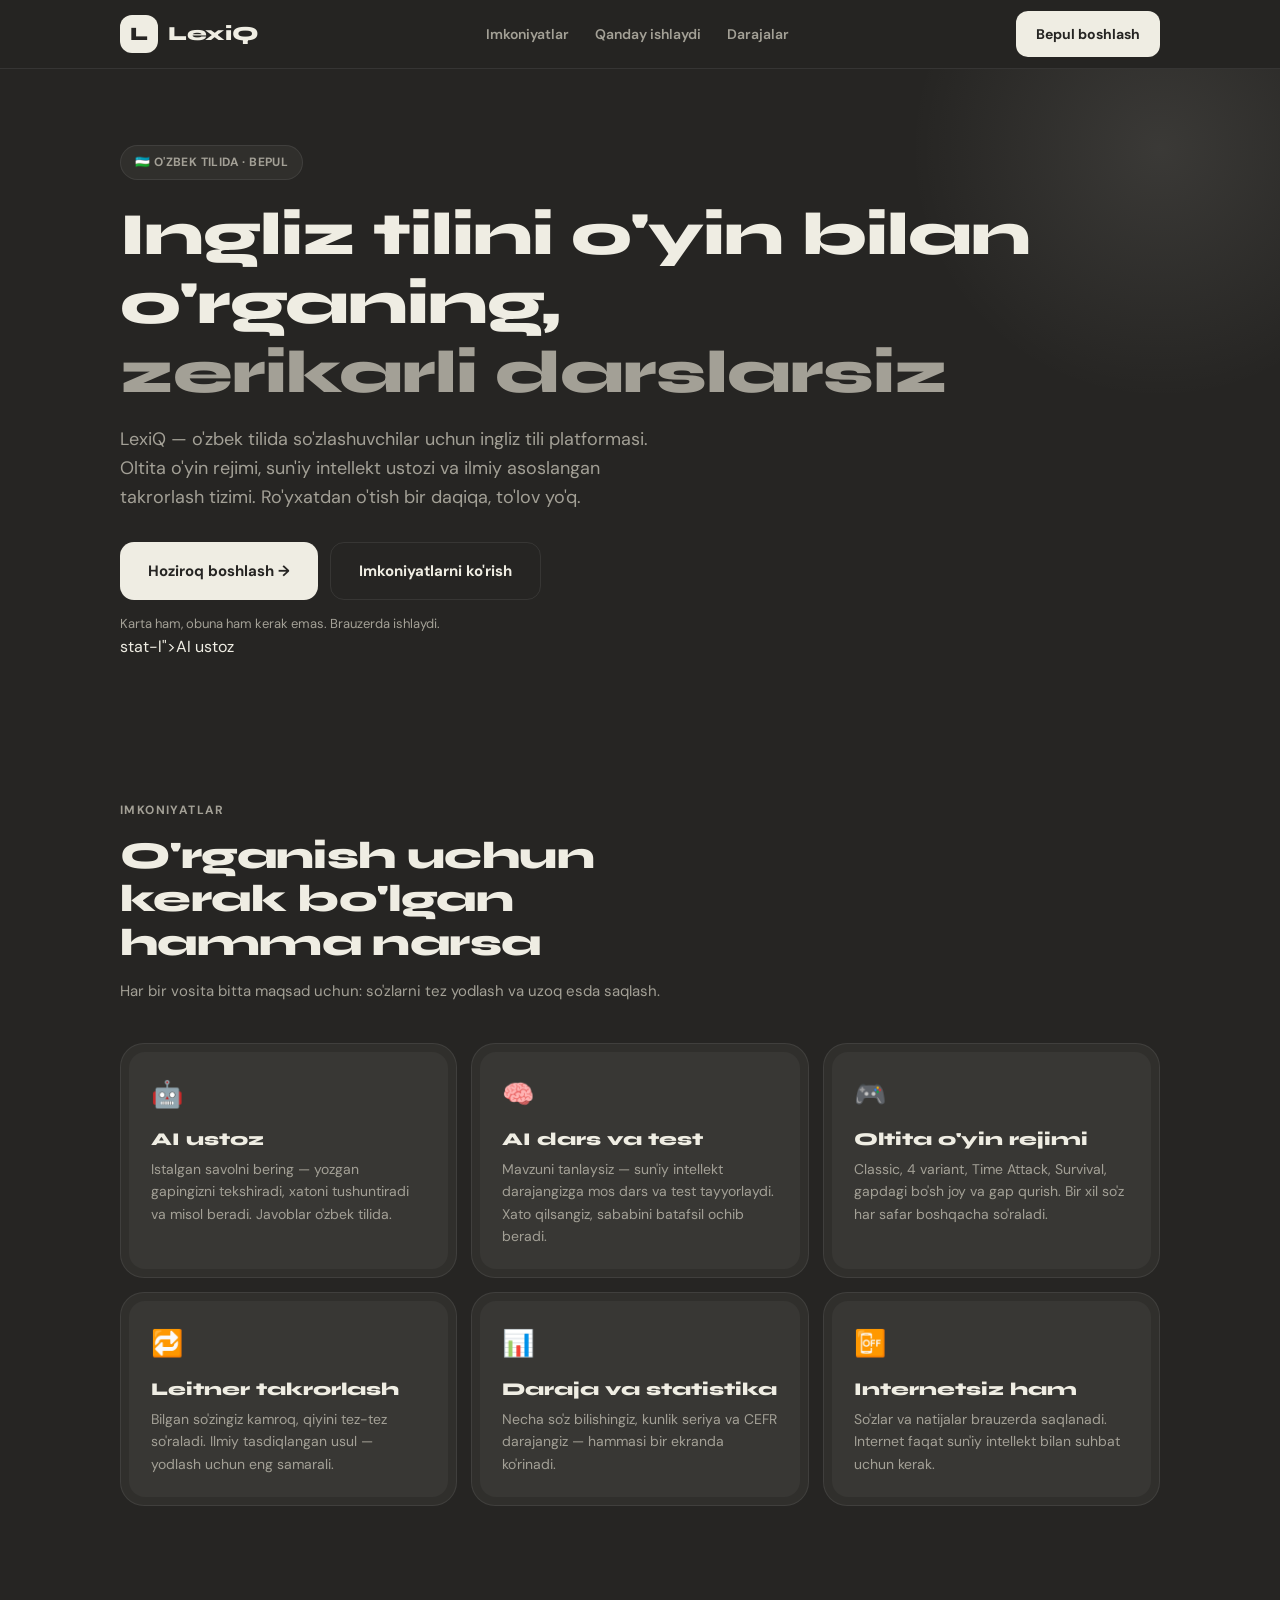
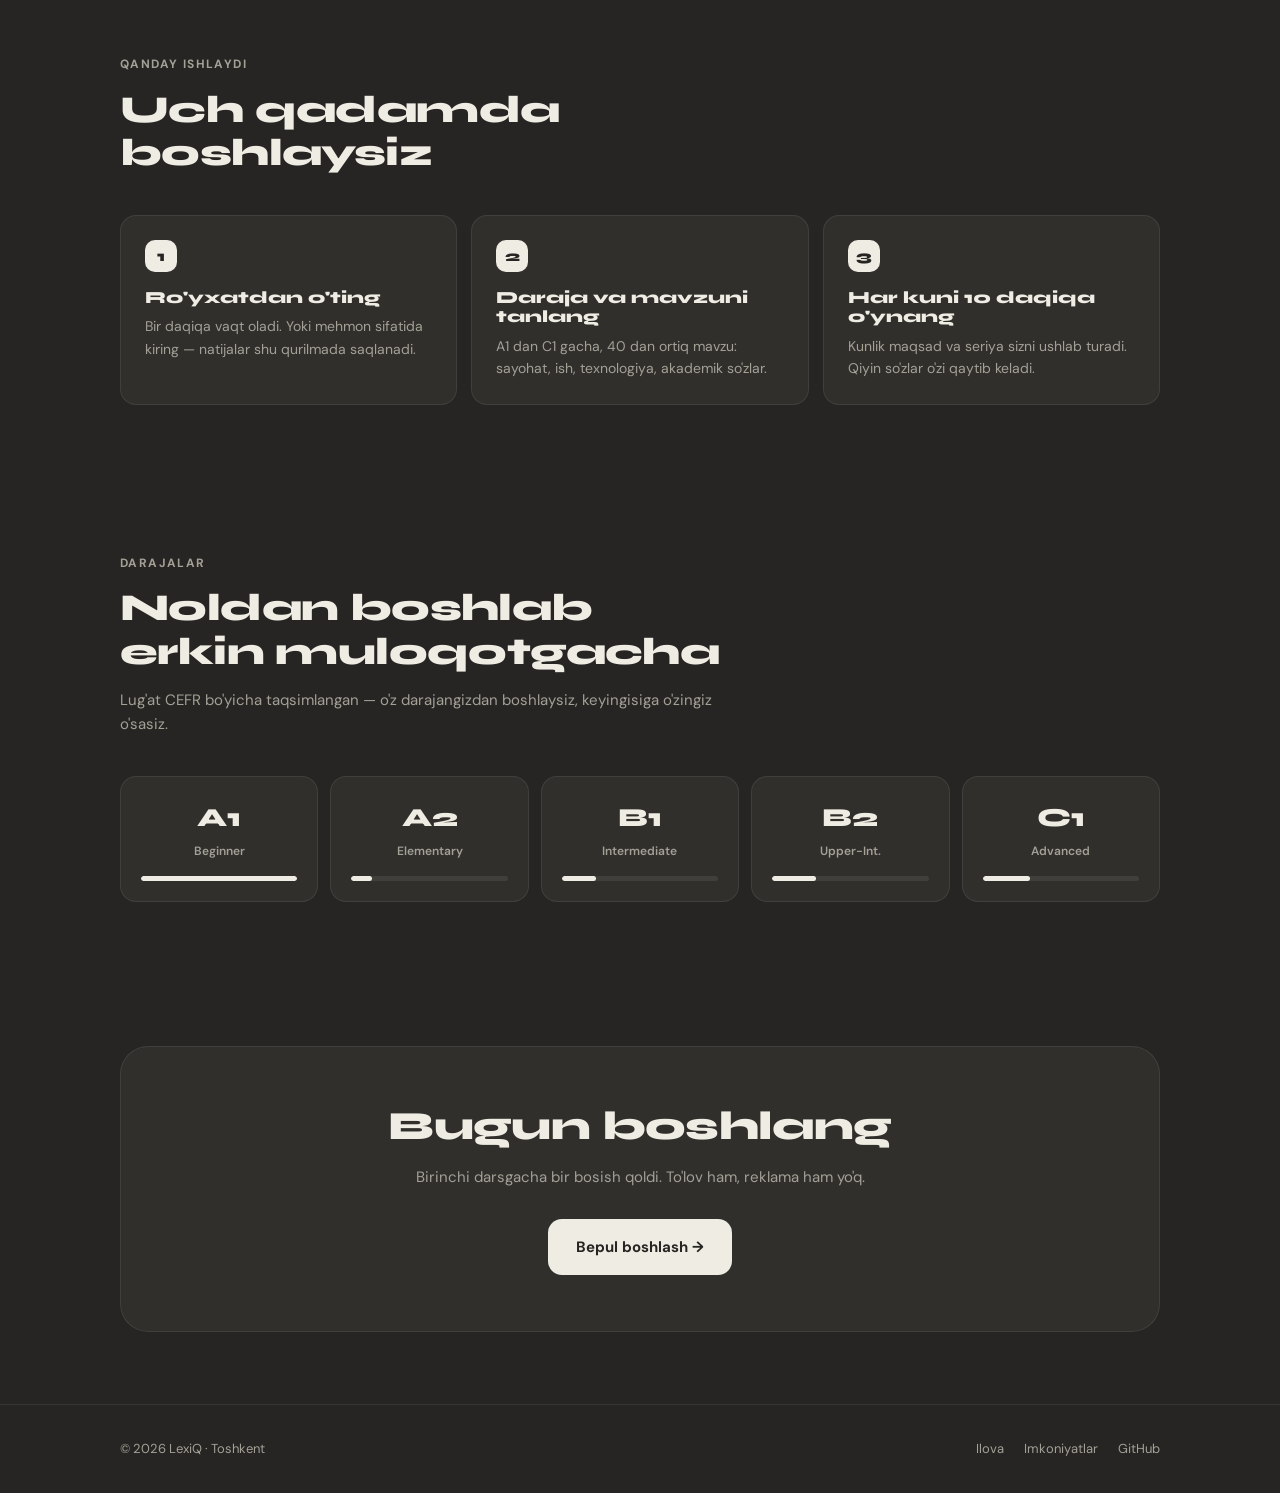
==== index.html @ d9c61734 "Add writing practice; drop the IELTS band promise The platform takes a learner up to a level, it doe" ====
<!DOCTYPE html>
<html lang="uz">
<head>
<meta charset="UTF-8">
<meta name="viewport" content="width=device-width, initial-scale=1.0">
<title>LexiQ — ingliz tilini o'yin bilan o'rganing</title>
<meta name="description" content="LexiQ — o'zbek tilida so'zlashuvchilar uchun bepul ingliz tili platformasi: 6 ta o'yin rejimi, sun'iy intellekt ustozi, CEFR darajalari va takrorlash tizimi.">
<meta name="theme-color" content="#262523">
<link rel="icon" href="assets/favicon.svg" type="image/svg+xml">
<link rel="apple-touch-icon" href="assets/favicon.svg">
<link rel="canonical" href="https://lexiq-uz.netlify.app/">

<meta property="og:type" content="website">
<meta property="og:url" content="https://lexiq-uz.netlify.app/">
<meta property="og:title" content="LexiQ — ingliz tilini o'yin bilan o'rganing">
<meta property="og:description" content="Bepul ingliz tili platformasi: o'yinlar, AI ustoz va CEFR darajalari. O'zbek tilida.">
<meta property="og:image" content="https://lexiq-uz.netlify.app/assets/og-image.png">
<meta name="twitter:card" content="summary_large_image">
<meta name="twitter:image" content="https://lexiq-uz.netlify.app/assets/og-image.png">

<link rel="stylesheet" href="assets/css/site.css">
</head>
<body>

<header class="nav">
  <div class="wrap nav-inner">
    <a class="brand" href="/">
      <span class="brand-mark">L</span>
      <span class="brand-name">LexiQ</span>
    </a>
    <nav class="nav-links">
      <a href="#imkoniyatlar">Imkoniyatlar</a>
      <a href="#qanday">Qanday ishlaydi</a>
      <a href="#darajalar">Darajalar</a>
    </nav>
    <a class="btn btn-primary" href="app.html">Bepul boshlash</a>
  </div>
</header>

<main>

<section class="hero">
  <div class="wrap">
    <span class="hero-badge">🇺🇿 O'zbek tilida · Bepul</span>
    <h1>Ingliz tilini o'yin bilan o'rganing,<br><em>zerikarli darslarsiz</em></h1>
    <p>
      LexiQ — o'zbek tilida so'zlashuvchilar uchun ingliz tili platformasi.
      Oltita o'yin rejimi, sun'iy intellekt ustozi va ilmiy asoslangan takrorlash tizimi.
      Ro'yxatdan o'tish bir daqiqa, to'lov yo'q.
    </p>
    <div class="hero-actions">
      <a class="btn btn-primary btn-lg" href="app.html">Hoziroq boshlash →</a>
      <a class="btn btn-ghost btn-lg" href="#imkoniyatlar">Imkoniyatlarni ko'rish</a>
    </div>
    <div class="hero-note">Karta ham, obuna ham kerak emas. Brauzerda ishlaydi.</div>

stat-l">AI ustoz</div></div>
    </div>
  </div>
</section>

<section id="imkoniyatlar">
  <div class="wrap">
    <div class="sec-head reveal">
      <span class="sec-tag">Imkoniyatlar</span>
      <h2>O'rganish uchun kerak bo'lgan hamma narsa</h2>
      <p>Har bir vosita bitta maqsad uchun: so'zlarni tez yodlash va uzoq esda saqlash.</p>
    </div>
    <div class="cards">

      <div class="card reveal"><div class="card-inner">
        <div class="card-ico">🤖</div>
        <h3>AI ustoz</h3>
        <p>Istalgan savolni bering — yozgan gapingizni tekshiradi, xatoni tushuntiradi va misol beradi. Javoblar o'zbek tilida.</p>
      </div></div>

      <div class="card reveal"><div class="card-inner">
        <div class="card-ico">🧠</div>
        <h3>AI dars va test</h3>
        <p>Mavzuni tanlaysiz — sun'iy intellekt darajangizga mos dars va test tayyorlaydi. Xato qilsangiz, sababini batafsil ochib beradi.</p>
      </div></div>

      <div class="card reveal"><div class="card-inner">
        <div class="card-ico">🎮</div>
        <h3>Oltita o'yin rejimi</h3>
        <p>Classic, 4 variant, Time Attack, Survival, gapdagi bo'sh joy va gap qurish. Bir xil so'z har safar boshqacha so'raladi.</p>
      </div></div>

      <div class="card reveal"><div class="card-inner">
        <div class="card-ico">🔁</div>
        <h3>Leitner takrorlash</h3>
        <p>Bilgan so'zingiz kamroq, qiyini tez-tez so'raladi. Ilmiy tasdiqlangan usul — yodlash uchun eng samarali.</p>
      </div></div>

      <div class="card reveal"><div class="card-inner">
        <div class="card-ico">📊</div>
        <h3>Daraja va statistika</h3>
        <p>Necha so'z bilishingiz, kunlik seriya va CEFR darajangiz — hammasi bir ekranda ko'rinadi.</p>
      </div></div>

      <div class="card reveal"><div class="card-inner">
        <div class="card-ico">📴</div>
        <h3>Internetsiz ham</h3>
        <p>So'zlar va natijalar brauzerda saqlanadi. Internet faqat sun'iy intellekt bilan suhbat uchun kerak.</p>
      </div></div>

    </div>
  </div>
</section>

<section id="qanday">
  <div class="wrap">
    <div class="sec-head reveal">
      <span class="sec-tag">Qanday ishlaydi</span>
      <h2>Uch qadamda boshlaysiz</h2>
    </div>
    <div class="steps">
      <div class="step reveal">
        <h3>Ro'yxatdan o'ting</h3>
        <p>Bir daqiqa vaqt oladi. Yoki mehmon sifatida kiring — natijalar shu qurilmada saqlanadi.</p>
      </div>
      <div class="step reveal">
        <h3>Daraja va mavzuni tanlang</h3>
        <p>A1 dan C1 gacha, 40 dan ortiq mavzu: sayohat, ish, texnologiya, akademik so'zlar.</p>
      </div>
      <div class="step reveal">
        <h3>Har kuni 10 daqiqa o'ynang</h3>
        <p>Kunlik maqsad va seriya sizni ushlab turadi. Qiyin so'zlar o'zi qaytib keladi.</p>
      </div>
    </div>
  </div>
</section>

<section id="darajalar">
  <div class="wrap">
    <div class="sec-head reveal">
      <span class="sec-tag">Darajalar</span>
      <h2>Noldan boshlab erkin muloqotgacha</h2>
      <p>Lug'at CEFR bo'yicha taqsimlangan — o'z darajangizdan boshlaysiz, keyingisiga o'zingiz o'sasiz.</p>
    </div>
    <div class="levels">
      <div class="level reveal">
        <div class="level-code">A1</div><div class="level-name">Beginner</div>
        <div class="level-bar"><i style="width:100%"></i></div>
      </div>
      <div class="level reveal">
        <div class="level-code">A2</div><div class="level-name">Elementary</div>
        <div class="level-bar"><i style="width:13%"></i></div>
      </div>
      <div class="level reveal">
        <div class="level-code">B1</div><div class="level-name">Intermediate</div>
        <div class="level-bar"><i style="width:22%"></i></div>
      </div>
      <div class="level reveal">
        <div class="level-code">B2</div><div class="level-name">Upper-Int.</div>
        <div class="level-bar"><i style="width:28%"></i></div>
      </div>
      <div class="level reveal">
        <div class="level-code">C1</div><div class="level-name">Advanced</div>
        <div class="level-bar"><i style="width:30%"></i></div>
      </div>
    </div>
  </div>
</section>

<section>
  <div class="wrap">
    <div class="cta-box reveal">
      <h2>Bugun boshlang</h2>
      <p>Birinchi darsgacha bir bosish qoldi. To'lov ham, reklama ham yo'q.</p>
      <a class="btn btn-primary btn-lg" href="app.html">Bepul boshlash →</a>
    </div>
  </div>
</section>

</main>

<footer class="foot">
  <div class="wrap foot-inner">
    <p>© 2026 LexiQ · Toshkent</p>
    <nav class="foot-links">
      <a href="app.html">Ilova</a>
      <a href="#imkoniyatlar">Imkoniyatlar</a>
      <a href="https://github.com/kasiimov/lexiq" target="_blank" rel="noopener">GitHub</a>
    </nav>
  </div>
</footer>

<script>
// Плавное появление секций. Если IntersectionObserver недоступен —
// просто показываем всё сразу, контент не должен зависеть от анимации.
(function () {
  var items = document.querySelectorAll('.reveal');
  if (!('IntersectionObserver' in window)) {
    items.forEach(function (el) { el.classList.add('in'); });
    return;
  }
  var io = new IntersectionObserver(function (entries) {
    entries.forEach(function (e) {
      if (e.isIntersecting) { e.target.classList.add('in'); io.unobserve(e.target); }
    });
  }, { threshold: 0.12 });
  items.forEach(function (el) { io.observe(el); });
})();
</script>

<script>
// Офлайн-режим. Регистрация не должна ронять страницу, если браузер не умеет.
if ('serviceWorker' in navigator) {
  window.addEventListener('load', function () {
    navigator.serviceWorker.register('/sw.js').catch(function (e) {
      console.info('sw ro\'yxatdan o\'tmadi', e);
    });
  });
}
</script>
</body>
</html>
---- assets/css/site.css ----
@import url('https://fonts.googleapis.com/css2?family=Syne:wght@700;800&family=DM+Sans:wght@400;500;600;700&display=swap');

/* Лендинг LexiQ. Палитра та же, что в приложении: асфальт + бумага,
   цветом отмечены только сигнальные состояния. */

* { margin:0; padding:0; box-sizing:border-box; -webkit-tap-highlight-color:transparent; }

:root {
  --bg: #262523; --s1: #302f2c; --s2: #383734; --s3: #403f3b;
  --paper: #efede3; --paper2: #f6f4ea; --muted: #a3a096;
  --line: #ffffff14;
  --on-accent: #262523;
  --success: #4a7c59; --danger: #a94f42;

  --wrap: 1080px;
  --radius-lg: 24px;   /* внешний = внутренний + padding */
  --radius: 16px;
}

html { scroll-behavior:smooth; }

body {
  font-family:'DM Sans', sans-serif;
  background:var(--bg); color:var(--paper);
  line-height:1.6; -webkit-font-smoothing:antialiased;
  overflow-x:hidden;
}

.wrap { width:100%; max-width:var(--wrap); margin:0 auto; padding:0 20px; }

h1, h2, h3, .logo-text { font-family:'Syne', sans-serif; font-weight:800; line-height:1.15; }

a { color:inherit; text-decoration:none; }

/* ── Шапка ─────────────────────────────────────────────── */
.nav {
  position:sticky; top:0; z-index:50;
  background:#262523e6; backdrop-filter:blur(12px);
  border-bottom:1px solid var(--line);
}
.nav-inner { display:flex; align-items:center; justify-content:space-between; gap:16px; height:68px; }
.brand { display:flex; align-items:center; gap:10px; }
.brand-mark {
  width:38px; height:38px; border-radius:12px;
  background:var(--paper); color:var(--on-accent);
  display:flex; align-items:center; justify-content:center;
  font-family:'Syne',sans-serif; font-weight:800; font-size:19px;
}
.brand-name { font-family:'Syne',sans-serif; font-weight:800; font-size:20px; letter-spacing:-0.3px; }
.nav-links { display:flex; align-items:center; gap:26px; }
.nav-links a { font-size:14px; font-weight:600; color:var(--muted); transition:color .15s; }
.nav-links a:hover { color:var(--paper); }
@media (max-width: 760px) { .nav-links { display:none; } }

.btn {
  display:inline-flex; align-items:center; justify-content:center; gap:8px;
  border:none; cursor:pointer; white-space:nowrap;
  font-family:'DM Sans',sans-serif; font-weight:700; font-size:14px;
  padding:12px 20px; border-radius:12px; transition:transform .12s, opacity .15s;
}
.btn:active { transform:scale(.97); }
.btn-primary { background:var(--paper); color:var(--on-accent); }
.btn-primary:hover { background:var(--paper2); }
.btn-ghost { background:transparent; color:var(--paper); border:1px solid var(--line); }
.btn-ghost:hover { border-color:#ffffff30; }
.btn-lg { padding:16px 28px; font-size:15px; border-radius:14px; }

/* ── Герой ─────────────────────────────────────────────── */
.hero { padding:76px 0 64px; position:relative; overflow:hidden; }
.hero::after {
  content:''; position:absolute; width:520px; height:520px; border-radius:50%;
  background:radial-gradient(circle, #efede31a, transparent 68%);
  top:-180px; right:-140px; pointer-events:none;
}
.hero-badge {
  display:inline-flex; align-items:center; gap:8px;
  background:var(--s1); border:1px solid var(--line);
  padding:7px 14px; border-radius:99px;
  font-size:12px; font-weight:700; color:var(--muted);
  letter-spacing:0.4px; text-transform:uppercase;
}
.hero h1 { font-size:clamp(34px, 6vw, 60px); margin:20px 0 18px; letter-spacing:-1px; }
.hero h1 em { font-style:normal; color:var(--muted); }
.hero p { font-size:clamp(15px, 2.2vw, 18px); color:var(--muted); max-width:560px; }
.hero-actions { display:flex; flex-wrap:wrap; gap:12px; margin-top:30px; }
.hero-note { margin-top:14px; font-size:13px; color:var(--muted); }

/* ── Секции ────────────────────────────────────────────── */
section { padding:72px 0; }
.sec-head { max-width:620px; margin-bottom:40px; }
.sec-tag {
  font-size:12px; font-weight:700; color:var(--muted);
  letter-spacing:1.4px; text-transform:uppercase;
}
.sec-head h2 { font-size:clamp(26px, 4vw, 38px); margin-top:12px; letter-spacing:-0.6px; }
.sec-head p { color:var(--muted); margin-top:14px; font-size:15px; }

.cards { display:grid; grid-template-columns:repeat(auto-fit, minmax(280px, 1fr)); gap:14px; }

/* Внешний радиус 24 = внутренний 16 + padding 8 */
.card {
  background:var(--s1); border:1px solid var(--line);
  border-radius:var(--radius-lg); padding:8px;
  transition:border-color .15s, transform .15s;
}
.card:hover { border-color:#ffffff26; transform:translateY(-2px); }
.card-inner { background:var(--s2); border-radius:var(--radius); padding:22px; height:100%; }
.card-ico { font-size:26px; }
.card h3 { font-size:18px; margin:14px 0 8px; }
.card p { font-size:14px; color:var(--muted); }

/* ── Как это работает ──────────────────────────────────── */
.steps { display:grid; grid-template-columns:repeat(auto-fit, minmax(240px, 1fr)); gap:14px; counter-reset:step; }
.step {
  background:var(--s1); border:1px solid var(--line);
  border-radius:var(--radius); padding:24px; position:relative;
}
.step::before {
  counter-increment:step; content:counter(step);
  display:flex; align-items:center; justify-content:center;
  width:32px; height:32px; border-radius:10px;
  background:var(--paper); color:var(--on-accent);
  font-family:'Syne',sans-serif; font-weight:800; font-size:15px;
  margin-bottom:16px;
}
.step h3 { font-size:17px; margin-bottom:8px; }
.step p { font-size:14px; color:var(--muted); }

/* ── Уровни ────────────────────────────────────────────── */
.levels { display:grid; grid-template-columns:repeat(auto-fit, minmax(150px, 1fr)); gap:12px; }
.level {
  background:var(--s1); border:1px solid var(--line);
  border-radius:var(--radius); padding:20px; text-align:center;
}
.level-code { font-family:'Syne',sans-serif; font-size:26px; font-weight:800; }
.level-name { font-size:12px; color:var(--muted); margin-top:4px; font-weight:600; }
.level-bar { height:5px; border-radius:99px; background:var(--s3); margin-top:14px; overflow:hidden; }
.level-bar i { display:block; height:100%; background:var(--paper); border-radius:99px; }

/* ── Финальный призыв ──────────────────────────────────── */
.cta-box {
  background:var(--s1); border:1px solid var(--line);
  border-radius:28px; padding:56px 32px; text-align:center;
}
.cta-box h2 { font-size:clamp(26px, 4vw, 40px); letter-spacing:-0.6px; }
.cta-box p { color:var(--muted); margin:16px auto 30px; max-width:480px; font-size:15px; }

/* ── Подвал ────────────────────────────────────────────── */
.foot { border-top:1px solid var(--line); padding:34px 0; }
.foot-inner { display:flex; flex-wrap:wrap; gap:16px; align-items:center; justify-content:space-between; }
.foot p { font-size:13px; color:var(--muted); }
.foot-links { display:flex; gap:20px; }
.foot-links a { font-size:13px; color:var(--muted); }
.foot-links a:hover { color:var(--paper); }

/* Появление секций при прокрутке; без JS всё видно сразу. */
.reveal { opacity:0; transform:translateY(14px); transition:opacity .5s ease, transform .5s ease; }
.reveal.in { opacity:1; transform:none; }
@media (prefers-reduced-motion: reduce) {
  .reveal { opacity:1; transform:none; transition:none; }
  html { scroll-behavior:auto; }
}
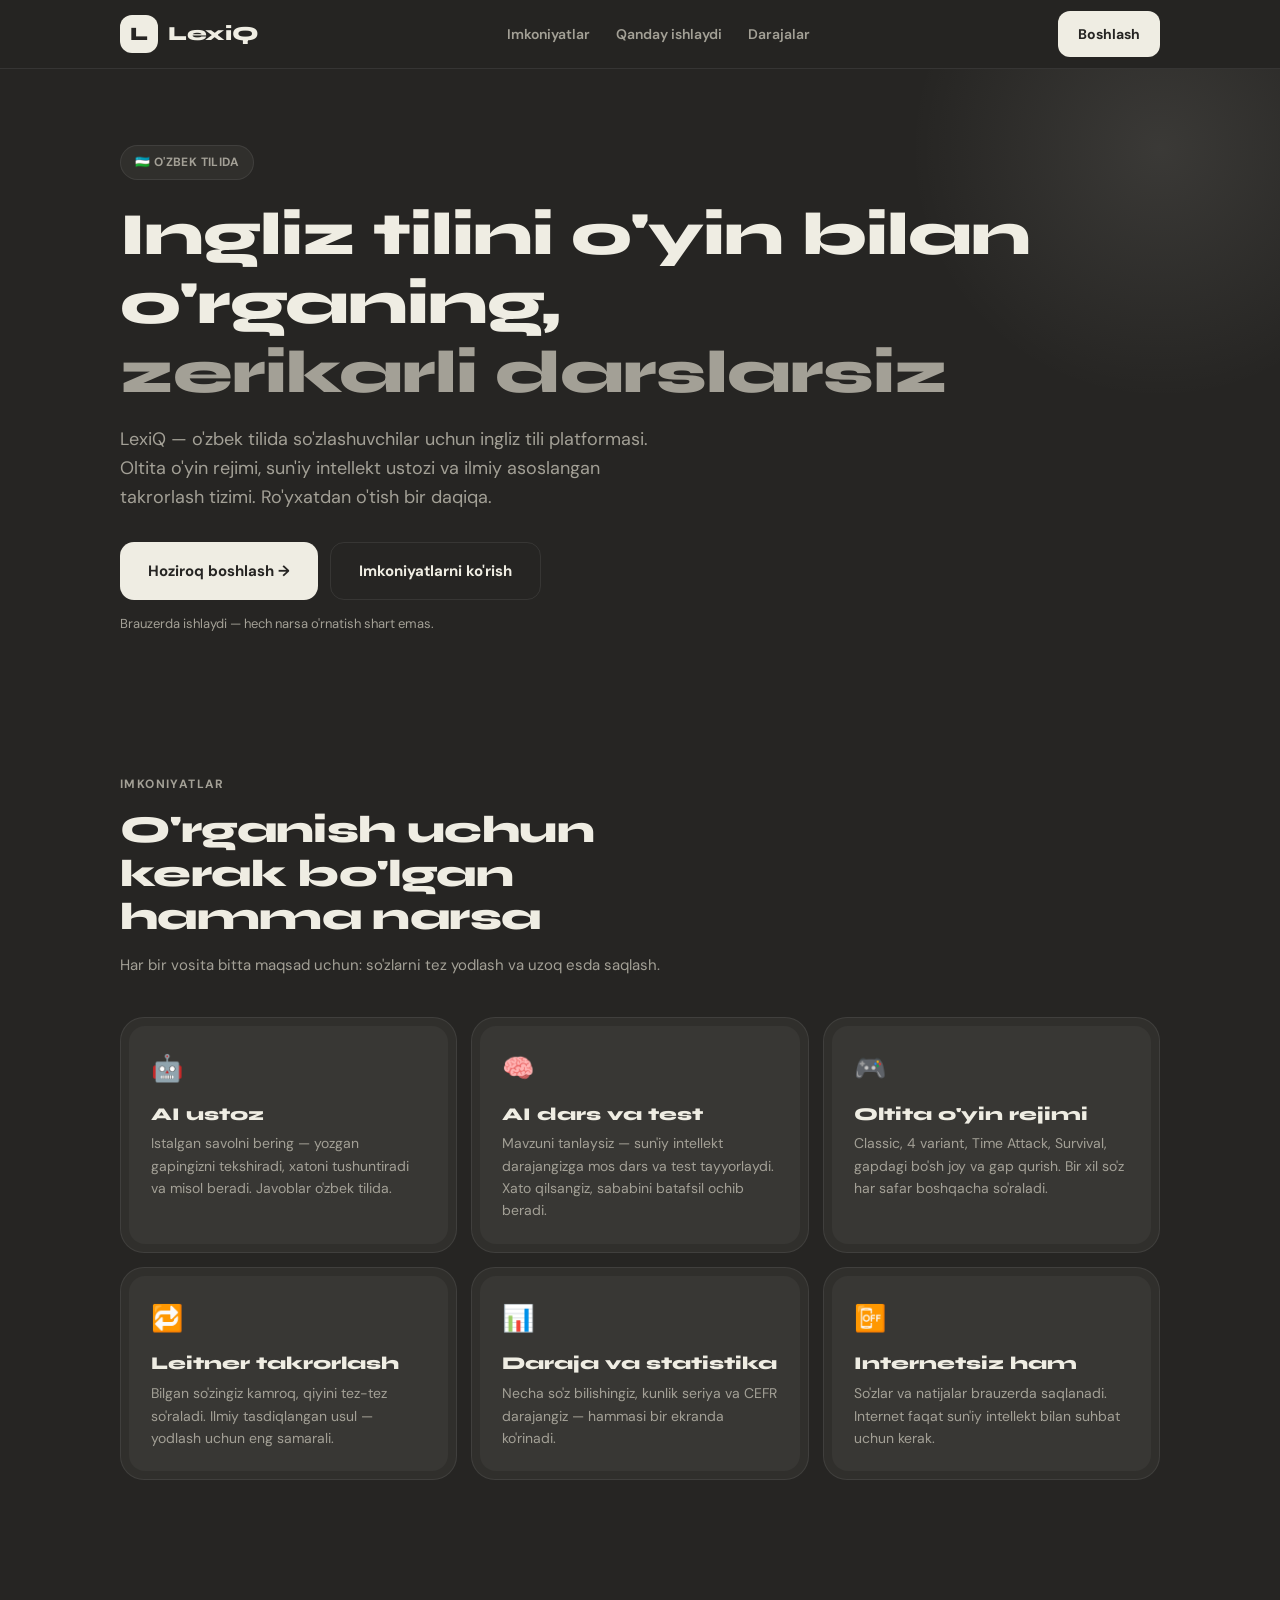
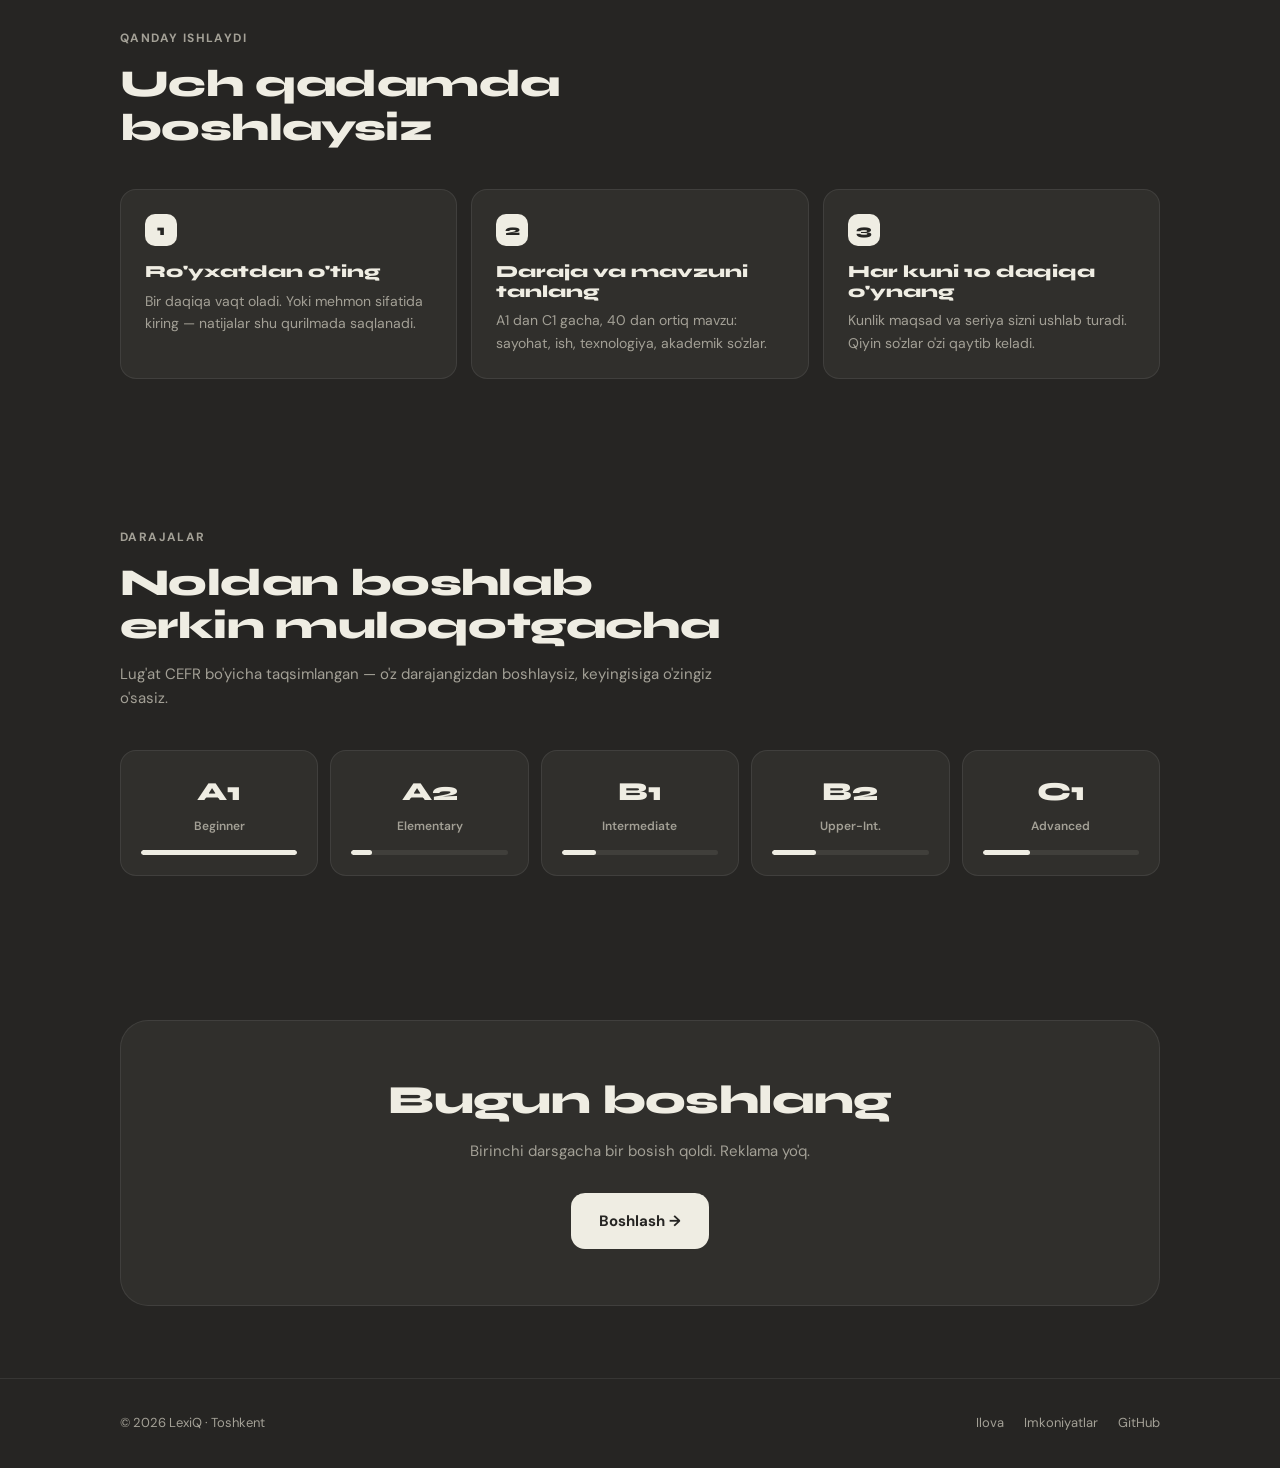
==== commit d66bfdec: "Fix leftover markup on the landing and drop the free-forever promise Removing the stats strip left a" ====
--- a/index.html
+++ b/index.html
@@ -4,7 +4,7 @@
 <meta charset="UTF-8">
 <meta name="viewport" content="width=device-width, initial-scale=1.0">
 <title>LexiQ — ingliz tilini o'yin bilan o'rganing</title>
-<meta name="description" content="LexiQ — o'zbek tilida so'zlashuvchilar uchun bepul ingliz tili platformasi: 6 ta o'yin rejimi, sun'iy intellekt ustozi, CEFR darajalari va takrorlash tizimi.">
+<meta name="description" content="LexiQ — o'zbek tilida so'zlashuvchilar uchun ingliz tili platformasi: 6 ta o'yin rejimi, sun'iy intellekt ustozi, CEFR darajalari va takrorlash tizimi.">
 <meta name="theme-color" content="#262523">
 <link rel="icon" href="assets/favicon.svg" type="image/svg+xml">
 <link rel="apple-touch-icon" href="assets/favicon.svg">
@@ -13,7 +13,7 @@
 <meta property="og:type" content="website">
 <meta property="og:url" content="https://lexiq-uz.netlify.app/">
 <meta property="og:title" content="LexiQ — ingliz tilini o'yin bilan o'rganing">
-<meta property="og:description" content="Bepul ingliz tili platformasi: o'yinlar, AI ustoz va CEFR darajalari. O'zbek tilida.">
+<meta property="og:description" content="Ingliz tili platformasi: o'yinlar, AI ustoz va CEFR darajalari. O'zbek tilida.">
 <meta property="og:image" content="https://lexiq-uz.netlify.app/assets/og-image.png">
 <meta name="twitter:card" content="summary_large_image">
 <meta name="twitter:image" content="https://lexiq-uz.netlify.app/assets/og-image.png">
@@ -33,7 +33,7 @@
       <a href="#qanday">Qanday ishlaydi</a>
       <a href="#darajalar">Darajalar</a>
     </nav>
-    <a class="btn btn-primary" href="app.html">Bepul boshlash</a>
+    <a class="btn btn-primary" href="app.html">Boshlash</a>
   </div>
 </header>
 
@@ -41,21 +41,18 @@
 
 <section class="hero">
   <div class="wrap">
-    <span class="hero-badge">🇺🇿 O'zbek tilida · Bepul</span>
+    <span class="hero-badge">🇺🇿 O'zbek tilida</span>
     <h1>Ingliz tilini o'yin bilan o'rganing,<br><em>zerikarli darslarsiz</em></h1>
     <p>
       LexiQ — o'zbek tilida so'zlashuvchilar uchun ingliz tili platformasi.
       Oltita o'yin rejimi, sun'iy intellekt ustozi va ilmiy asoslangan takrorlash tizimi.
-      Ro'yxatdan o'tish bir daqiqa, to'lov yo'q.
+      Ro'yxatdan o'tish bir daqiqa.
     </p>
     <div class="hero-actions">
       <a class="btn btn-primary btn-lg" href="app.html">Hoziroq boshlash →</a>
       <a class="btn btn-ghost btn-lg" href="#imkoniyatlar">Imkoniyatlarni ko'rish</a>
     </div>
-    <div class="hero-note">Karta ham, obuna ham kerak emas. Brauzerda ishlaydi.</div>
-
-stat-l">AI ustoz</div></div>
-    </div>
+    <div class="hero-note">Brauzerda ishlaydi — hech narsa o'rnatish shart emas.</div>
   </div>
 </section>
 
@@ -167,8 +164,8 @@
   <div class="wrap">
     <div class="cta-box reveal">
       <h2>Bugun boshlang</h2>
-      <p>Birinchi darsgacha bir bosish qoldi. To'lov ham, reklama ham yo'q.</p>
-      <a class="btn btn-primary btn-lg" href="app.html">Bepul boshlash →</a>
+      <p>Birinchi darsgacha bir bosish qoldi. Reklama yo'q.</p>
+      <a class="btn btn-primary btn-lg" href="app.html">Boshlash →</a>
     </div>
   </div>
 </section>
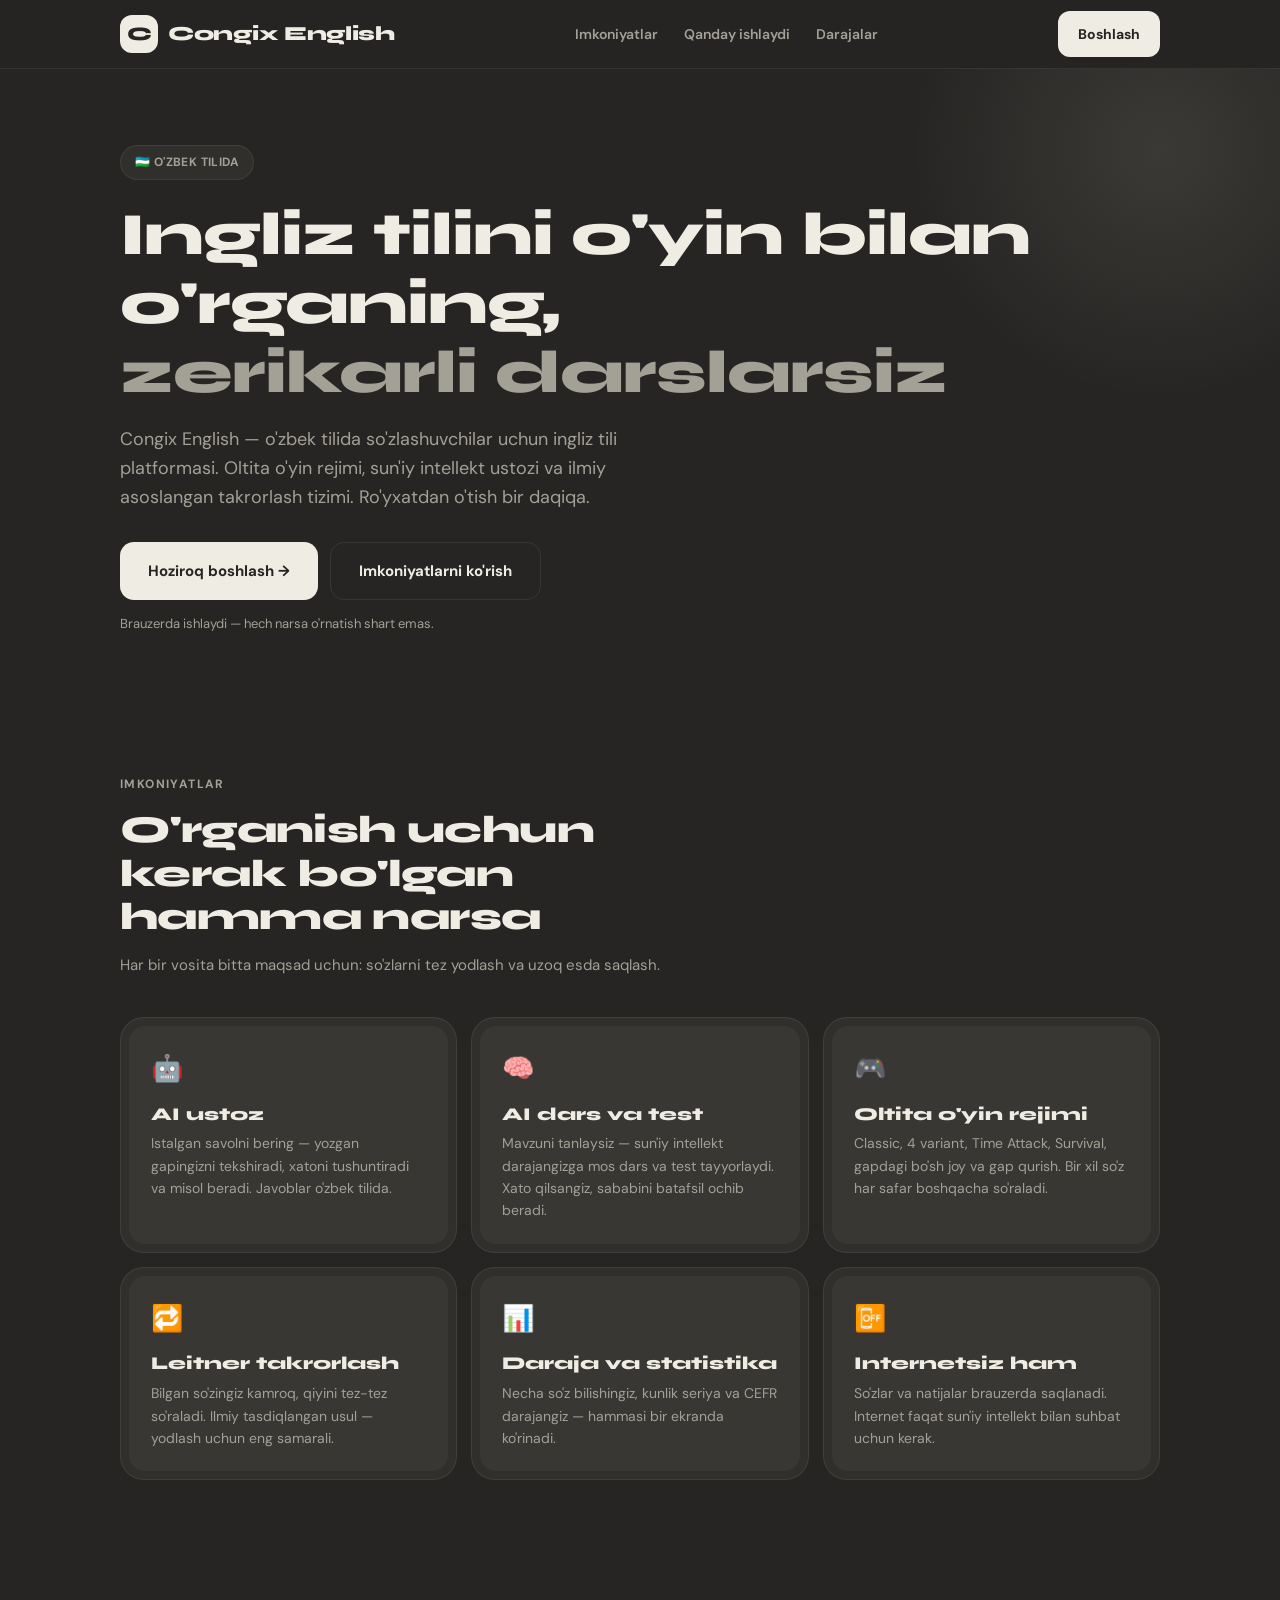
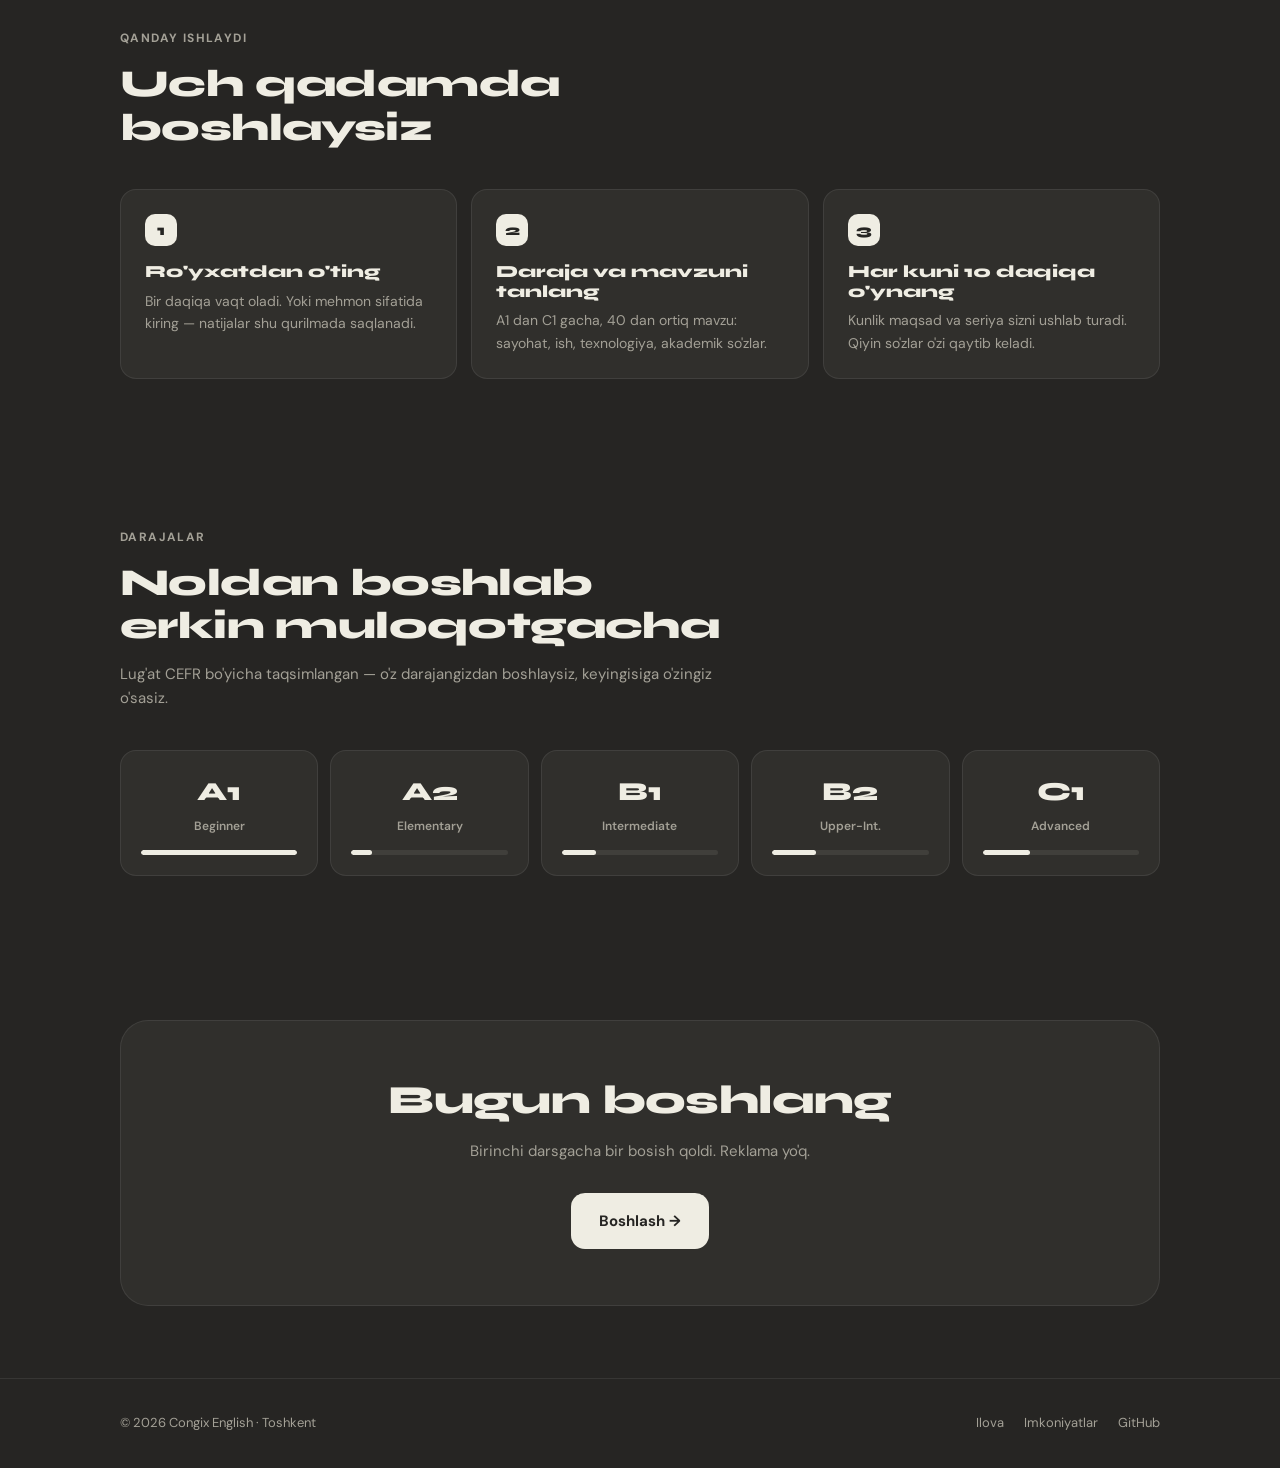
==== commit 861c3bda: "Rename the product to Congix English It becomes the second product under the Congix brand, so every " ====
--- a/index.html
+++ b/index.html
@@ -3,8 +3,8 @@
 <head>
 <meta charset="UTF-8">
 <meta name="viewport" content="width=device-width, initial-scale=1.0">
-<title>LexiQ — ingliz tilini o'yin bilan o'rganing</title>
-<meta name="description" content="LexiQ — o'zbek tilida so'zlashuvchilar uchun ingliz tili platformasi: 6 ta o'yin rejimi, sun'iy intellekt ustozi, CEFR darajalari va takrorlash tizimi.">
+<title>Congix English — ingliz tilini o'yin bilan o'rganing</title>
+<meta name="description" content="Congix English — o'zbek tilida so'zlashuvchilar uchun ingliz tili platformasi: 6 ta o'yin rejimi, sun'iy intellekt ustozi, CEFR darajalari va takrorlash tizimi.">
 <meta name="theme-color" content="#262523">
 <link rel="icon" href="assets/favicon.svg" type="image/svg+xml">
 <link rel="apple-touch-icon" href="assets/favicon.svg">
@@ -12,7 +12,7 @@
 
 <meta property="og:type" content="website">
 <meta property="og:url" content="https://lexiq-uz.netlify.app/">
-<meta property="og:title" content="LexiQ — ingliz tilini o'yin bilan o'rganing">
+<meta property="og:title" content="Congix English — ingliz tilini o'yin bilan o'rganing">
 <meta property="og:description" content="Ingliz tili platformasi: o'yinlar, AI ustoz va CEFR darajalari. O'zbek tilida.">
 <meta property="og:image" content="https://lexiq-uz.netlify.app/assets/og-image.png">
 <meta name="twitter:card" content="summary_large_image">
@@ -25,8 +25,8 @@
 <header class="nav">
   <div class="wrap nav-inner">
     <a class="brand" href="/">
-      <span class="brand-mark">L</span>
-      <span class="brand-name">LexiQ</span>
+      <span class="brand-mark">C</span>
+      <span class="brand-name">Congix English</span>
     </a>
     <nav class="nav-links">
       <a href="#imkoniyatlar">Imkoniyatlar</a>
@@ -44,7 +44,7 @@
     <span class="hero-badge">🇺🇿 O'zbek tilida</span>
     <h1>Ingliz tilini o'yin bilan o'rganing,<br><em>zerikarli darslarsiz</em></h1>
     <p>
-      LexiQ — o'zbek tilida so'zlashuvchilar uchun ingliz tili platformasi.
+      Congix English — o'zbek tilida so'zlashuvchilar uchun ingliz tili platformasi.
       Oltita o'yin rejimi, sun'iy intellekt ustozi va ilmiy asoslangan takrorlash tizimi.
       Ro'yxatdan o'tish bir daqiqa.
     </p>
@@ -174,7 +174,7 @@
 
 <footer class="foot">
   <div class="wrap foot-inner">
-    <p>© 2026 LexiQ · Toshkent</p>
+    <p>© 2026 Congix English · Toshkent</p>
     <nav class="foot-links">
       <a href="app.html">Ilova</a>
       <a href="#imkoniyatlar">Imkoniyatlar</a>
--- a/assets/css/site.css
+++ b/assets/css/site.css
@@ -1,6 +1,6 @@
 @import url('https://fonts.googleapis.com/css2?family=Syne:wght@700;800&family=DM+Sans:wght@400;500;600;700&display=swap');
 
-/* Лендинг LexiQ. Палитра та же, что в приложении: асфальт + бумага,
+/* Лендинг Congix English. Палитра та же, что в приложении: асфальт + бумага,
    цветом отмечены только сигнальные состояния. */
 
 * { margin:0; padding:0; box-sizing:border-box; -webkit-tap-highlight-color:transparent; }
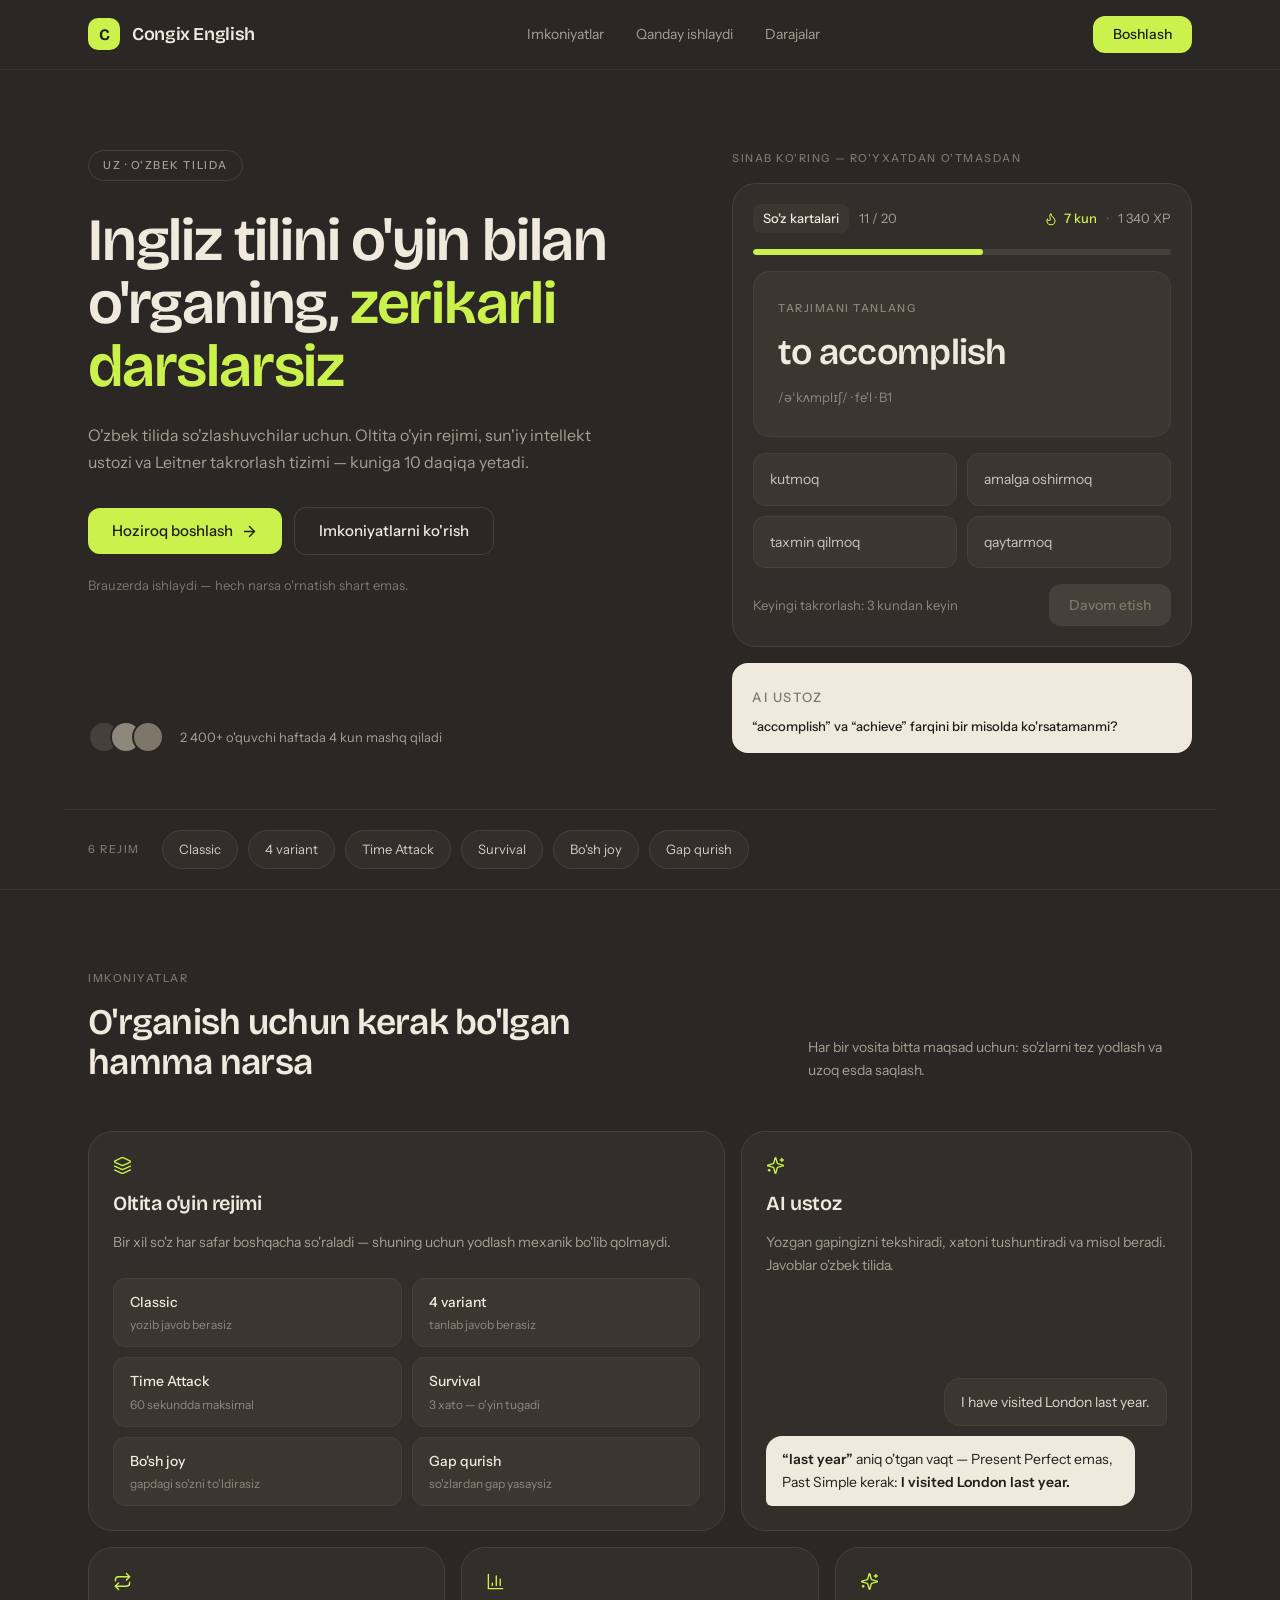
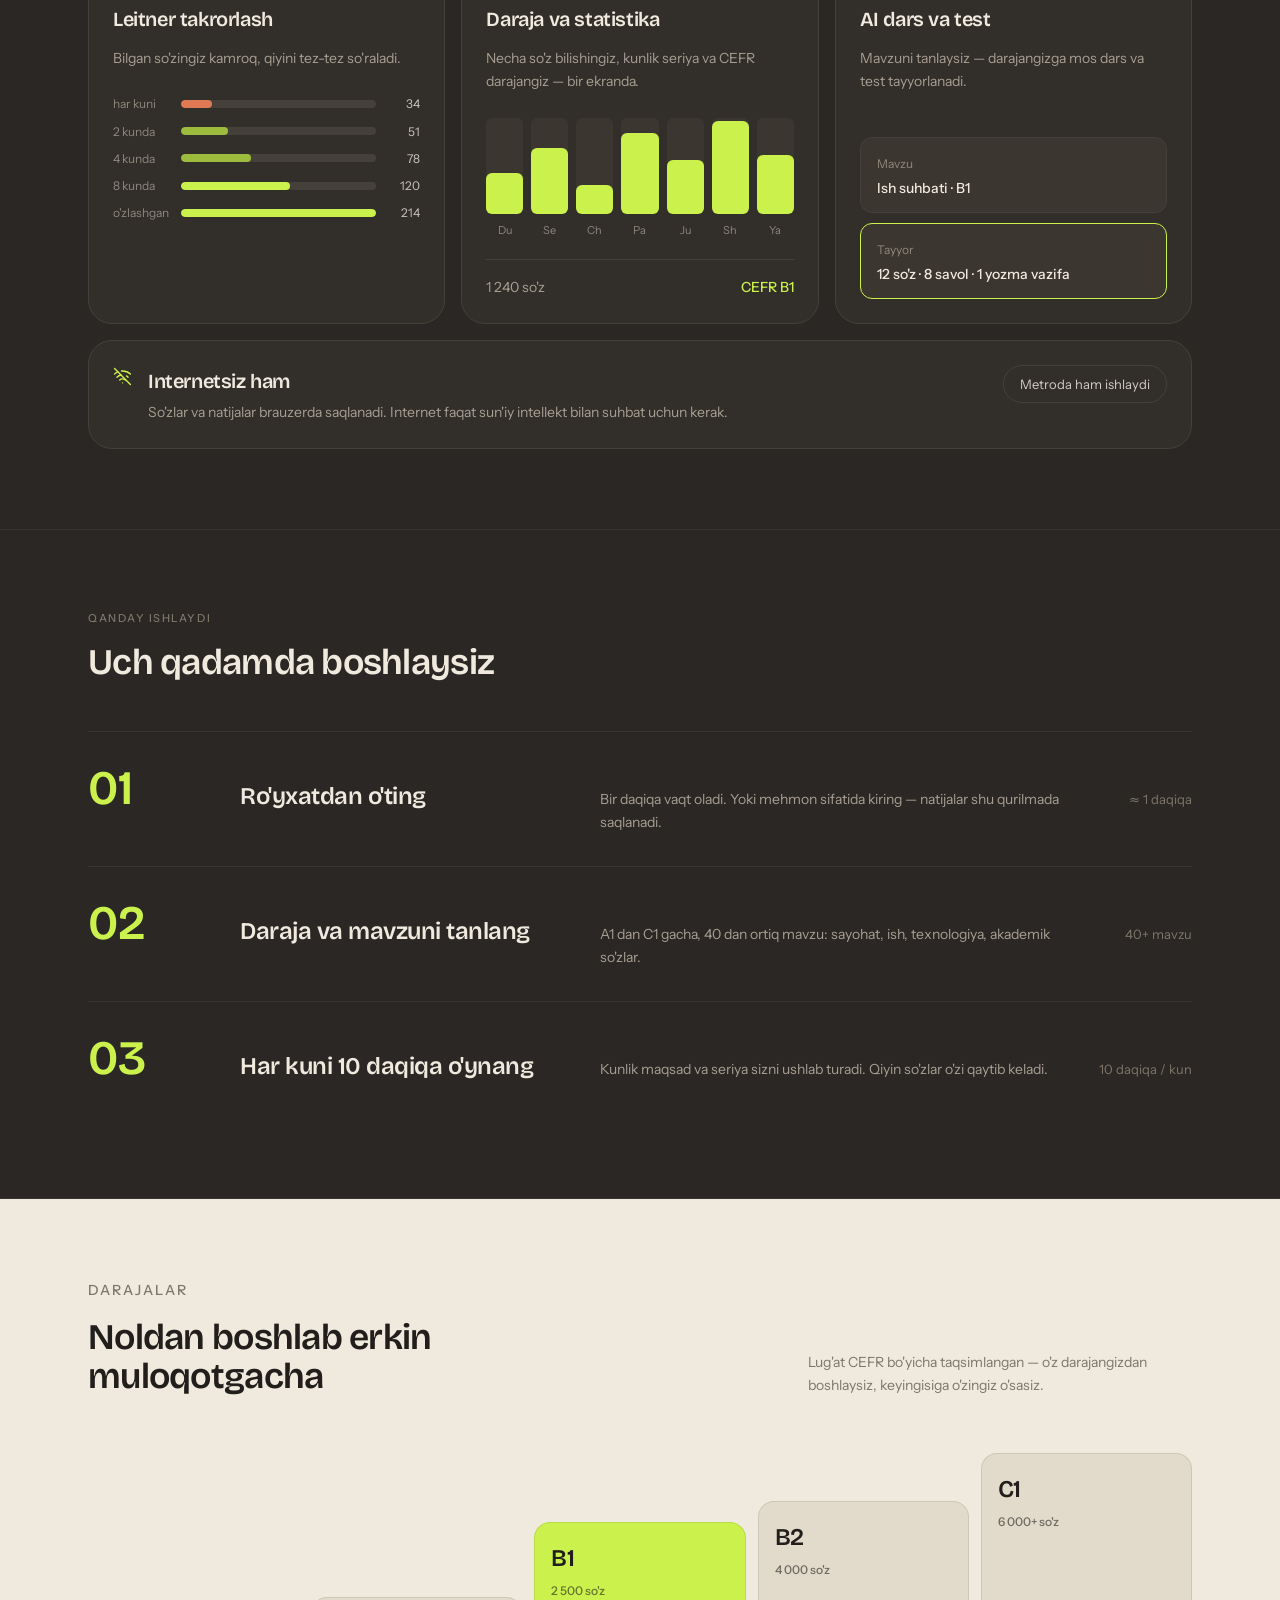
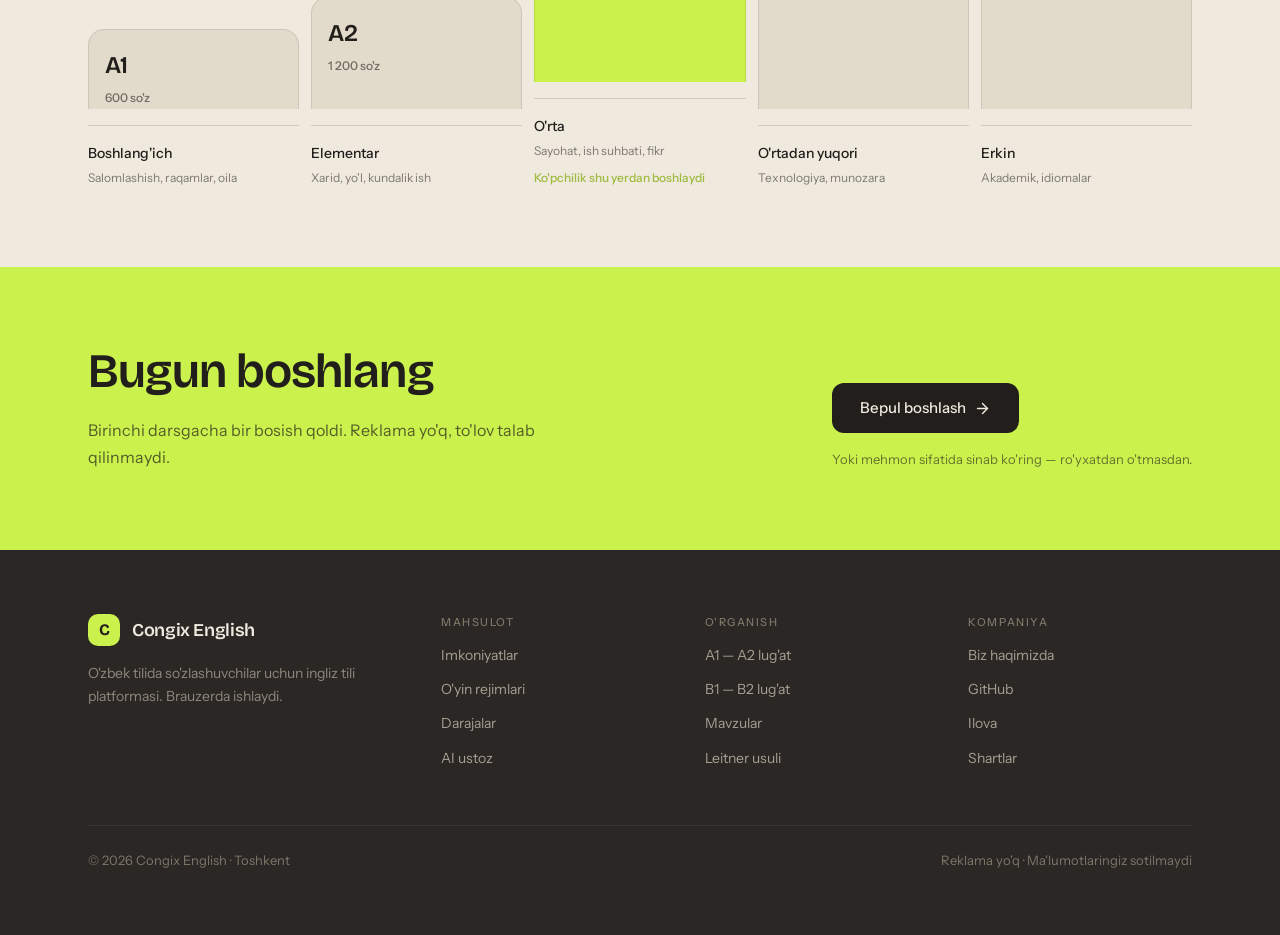
==== commit fc061e70: "Redesign the landing: dark warm palette with a lime accent Перенёс макет из congix-landing (React + " ====
--- a/index.html
+++ b/index.html
@@ -4,8 +4,8 @@
 <meta charset="UTF-8">
 <meta name="viewport" content="width=device-width, initial-scale=1.0">
 <title>Congix English — ingliz tilini o'yin bilan o'rganing</title>
-<meta name="description" content="Congix English — o'zbek tilida so'zlashuvchilar uchun ingliz tili platformasi: 6 ta o'yin rejimi, sun'iy intellekt ustozi, CEFR darajalari va takrorlash tizimi.">
-<meta name="theme-color" content="#262523">
+<meta name="description" content="Congix English — o'zbek tilida so'zlashuvchilar uchun ingliz tili platformasi: 6 ta o'yin rejimi, sun'iy intellekt ustozi, CEFR darajalari va Leitner takrorlash tizimi.">
+<meta name="theme-color" content="#2A2724">
 <link rel="icon" href="assets/favicon.svg" type="image/svg+xml">
 <link rel="apple-touch-icon" href="assets/favicon.svg">
 <link rel="canonical" href="https://lexiq-uz.netlify.app/">
@@ -24,148 +24,325 @@
 
 <header class="nav">
   <div class="wrap nav-inner">
-    <a class="brand" href="/">
+    <a class="brand" href="#top">
       <span class="brand-mark">C</span>
       <span class="brand-name">Congix English</span>
     </a>
     <nav class="nav-links">
       <a href="#imkoniyatlar">Imkoniyatlar</a>
-      <a href="#qanday">Qanday ishlaydi</a>
+      <a href="#qadamlar">Qanday ishlaydi</a>
       <a href="#darajalar">Darajalar</a>
     </nav>
-    <a class="btn btn-primary" href="app.html">Boshlash</a>
+    <a class="btn btn-primary btn-sm" href="app.html">Boshlash</a>
   </div>
 </header>
 
 <main>
 
-<section class="hero">
-  <div class="wrap">
-    <span class="hero-badge">🇺🇿 O'zbek tilida</span>
-    <h1>Ingliz tilini o'yin bilan o'rganing,<br><em>zerikarli darslarsiz</em></h1>
-    <p>
-      Congix English — o'zbek tilida so'zlashuvchilar uchun ingliz tili platformasi.
-      Oltita o'yin rejimi, sun'iy intellekt ustozi va ilmiy asoslangan takrorlash tizimi.
-      Ro'yxatdan o'tish bir daqiqa.
-    </p>
-    <div class="hero-actions">
-      <a class="btn btn-primary btn-lg" href="app.html">Hoziroq boshlash →</a>
-      <a class="btn btn-ghost btn-lg" href="#imkoniyatlar">Imkoniyatlarni ko'rish</a>
-    </div>
-    <div class="hero-note">Brauzerda ishlaydi — hech narsa o'rnatish shart emas.</div>
+<section class="hero" id="top">
+  <div class="wrap hero-grid">
+
+    <div class="hero-copy">
+      <span class="hero-badge">UZ · O'ZBEK TILIDA</span>
+      <h1>Ingliz tilini o'yin bilan o'rganing, <span>zerikarli darslarsiz</span></h1>
+      <p class="hero-lead">
+        O'zbek tilida so'zlashuvchilar uchun. Oltita o'yin rejimi, sun'iy intellekt ustozi va Leitner
+        takrorlash tizimi — kuniga 10 daqiqa yetadi.
+      </p>
+      <div class="hero-actions">
+        <a class="btn btn-primary" href="app.html">
+          Hoziroq boshlash
+          <svg viewBox="0 0 24 24" width="17" height="17" fill="none" stroke="currentColor" stroke-width="2" stroke-linecap="round" stroke-linejoin="round" aria-hidden="true"><path d="M5 12h14"/><path d="m12 5 7 7-7 7"/></svg>
+        </a>
+        <a class="btn btn-outline" href="#imkoniyatlar">Imkoniyatlarni ko'rish</a>
+      </div>
+      <p class="hero-note">Brauzerda ishlaydi — hech narsa o'rnatish shart emas.</p>
+      <div class="hero-social">
+        <span class="hero-faces" aria-hidden="true"><i></i><i></i><i></i></span>
+        <p>2 400+ o'quvchi haftada 4 kun mashq qiladi</p>
+      </div>
+    </div>
+
+    <div class="hero-demo">
+      <p class="hero-demo-label">SINAB KO'RING — RO'YXATDAN O'TMASDAN</p>
+
+      <div class="demo" id="demo">
+        <div class="demo-top">
+          <div class="demo-left">
+            <span class="demo-mode">So'z kartalari</span>
+            <span><span id="demo-solved">11</span> / 20</span>
+          </div>
+          <div class="demo-right">
+            <span class="demo-streak">
+              <svg viewBox="0 0 24 24" width="14" height="14" fill="none" stroke="currentColor" stroke-width="1.75" stroke-linecap="round" stroke-linejoin="round" aria-hidden="true"><path d="M8.5 14.5A2.5 2.5 0 0 0 11 12c0-1.38-.5-2-1-3-1.072-2.143-.224-4.054 2-6 .5 2.5 2 4.9 4 6.5 2 1.6 3 3.5 3 5.5a7 7 0 1 1-14 0c0-1.153.433-2.294 1-3a2.5 2.5 0 0 0 2.5 2.5z"/></svg>
+              7 kun
+            </span>
+            <span class="demo-dot">·</span>
+            <span><span id="demo-xp">1 340</span> XP</span>
+          </div>
+        </div>
+
+        <div class="demo-track"><i id="demo-progress" style="width:55%"></i></div>
+
+        <div class="demo-word">
+          <p class="demo-word-tag">TARJIMANI TANLANG</p>
+          <p class="demo-word-en" id="demo-en">to accomplish</p>
+          <p class="demo-word-meta" id="demo-meta">/əˈkʌmplɪʃ/ · fe'l · B1</p>
+        </div>
+
+        <div class="demo-options" id="demo-options"></div>
+
+        <div class="demo-foot">
+          <p class="demo-hint" id="demo-hint">Keyingi takrorlash: 3 kundan keyin</p>
+          <button type="button" class="demo-next" id="demo-next" disabled>Davom etish</button>
+        </div>
+      </div>
+
+      <div class="hero-tutor">
+        <p class="hero-tutor-tag">AI USTOZ</p>
+        <p>“accomplish” va “achieve” farqini bir misolda ko'rsatamanmi?</p>
+      </div>
+    </div>
+
+  </div>
+
+  <div class="wrap modes">
+    <span class="modes-label">6 REJIM</span>
+    <span class="chip">Classic</span>
+    <span class="chip">4 variant</span>
+    <span class="chip">Time Attack</span>
+    <span class="chip">Survival</span>
+    <span class="chip">Bo'sh joy</span>
+    <span class="chip">Gap qurish</span>
   </div>
 </section>
 
-<section id="imkoniyatlar">
-  <div class="wrap">
-    <div class="sec-head reveal">
-      <span class="sec-tag">Imkoniyatlar</span>
+<section class="section" id="imkoniyatlar">
+  <div class="wrap section-inner">
+    <p class="eyebrow">Imkoniyatlar</p>
+    <div class="sec-head">
       <h2>O'rganish uchun kerak bo'lgan hamma narsa</h2>
       <p>Har bir vosita bitta maqsad uchun: so'zlarni tez yodlash va uzoq esda saqlash.</p>
     </div>
-    <div class="cards">
-
-      <div class="card reveal"><div class="card-inner">
-        <div class="card-ico">🤖</div>
-        <h3>AI ustoz</h3>
-        <p>Istalgan savolni bering — yozgan gapingizni tekshiradi, xatoni tushuntiradi va misol beradi. Javoblar o'zbek tilida.</p>
-      </div></div>
-
-      <div class="card reveal"><div class="card-inner">
-        <div class="card-ico">🧠</div>
-        <h3>AI dars va test</h3>
-        <p>Mavzuni tanlaysiz — sun'iy intellekt darajangizga mos dars va test tayyorlaydi. Xato qilsangiz, sababini batafsil ochib beradi.</p>
-      </div></div>
-
-      <div class="card reveal"><div class="card-inner">
-        <div class="card-ico">🎮</div>
-        <h3>Oltita o'yin rejimi</h3>
-        <p>Classic, 4 variant, Time Attack, Survival, gapdagi bo'sh joy va gap qurish. Bir xil so'z har safar boshqacha so'raladi.</p>
-      </div></div>
-
-      <div class="card reveal"><div class="card-inner">
-        <div class="card-ico">🔁</div>
-        <h3>Leitner takrorlash</h3>
-        <p>Bilgan so'zingiz kamroq, qiyini tez-tez so'raladi. Ilmiy tasdiqlangan usul — yodlash uchun eng samarali.</p>
-      </div></div>
-
-      <div class="card reveal"><div class="card-inner">
-        <div class="card-ico">📊</div>
-        <h3>Daraja va statistika</h3>
-        <p>Necha so'z bilishingiz, kunlik seriya va CEFR darajangiz — hammasi bir ekranda ko'rinadi.</p>
-      </div></div>
-
-      <div class="card reveal"><div class="card-inner">
-        <div class="card-ico">📴</div>
-        <h3>Internetsiz ham</h3>
-        <p>So'zlar va natijalar brauzerda saqlanadi. Internet faqat sun'iy intellekt bilan suhbat uchun kerak.</p>
-      </div></div>
+
+    <div class="bento">
+
+      <div class="tile col-7 reveal">
+        <div class="tile-head">
+          <svg viewBox="0 0 24 24" width="19" height="19" fill="none" stroke="currentColor" stroke-width="1.75" stroke-linecap="round" stroke-linejoin="round" aria-hidden="true"><path d="m12.83 2.18a2 2 0 0 0-1.66 0L2.6 6.08a1 1 0 0 0 0 1.83l8.58 3.91a2 2 0 0 0 1.66 0l8.58-3.9a1 1 0 0 0 0-1.83Z"/><path d="m22 17.65-9.17 4.16a2 2 0 0 1-1.66 0L2 17.65"/><path d="m22 12.65-9.17 4.16a2 2 0 0 1-1.66 0L2 12.65"/></svg>
+          <h3>Oltita o'yin rejimi</h3>
+          <p>Bir xil so'z har safar boshqacha so'raladi — shuning uchun yodlash mexanik bo'lib qolmaydi.</p>
+        </div>
+        <div class="mode-grid">
+          <div class="mode-tile"><p>Classic</p><span>yozib javob berasiz</span></div>
+          <div class="mode-tile"><p>4 variant</p><span>tanlab javob berasiz</span></div>
+          <div class="mode-tile"><p>Time Attack</p><span>60 sekundda maksimal</span></div>
+          <div class="mode-tile"><p>Survival</p><span>3 xato — o'yin tugadi</span></div>
+          <div class="mode-tile"><p>Bo'sh joy</p><span>gapdagi so'zni to'ldirasiz</span></div>
+          <div class="mode-tile"><p>Gap qurish</p><span>so'zlardan gap yasaysiz</span></div>
+        </div>
+      </div>
+
+      <div class="tile col-5 reveal">
+        <div class="tile-head">
+          <svg viewBox="0 0 24 24" width="19" height="19" fill="none" stroke="currentColor" stroke-width="1.75" stroke-linecap="round" stroke-linejoin="round" aria-hidden="true"><path d="M9.937 15.5A2 2 0 0 0 8.5 14.063l-6.135-1.582a.5.5 0 0 1 0-.962L8.5 9.936A2 2 0 0 0 9.937 8.5l1.582-6.135a.5.5 0 0 1 .963 0L14.063 8.5A2 2 0 0 0 15.5 9.937l6.135 1.581a.5.5 0 0 1 0 .964L15.5 14.063a2 2 0 0 0-1.437 1.437l-1.582 6.135a.5.5 0 0 1-.963 0z"/><path d="M20 3v4"/><path d="M22 5h-4"/><path d="M4 17v2"/><path d="M5 18H3"/></svg>
+          <h3>AI ustoz</h3>
+          <p>Yozgan gapingizni tekshiradi, xatoni tushuntiradi va misol beradi. Javoblar o'zbek tilida.</p>
+        </div>
+        <div class="chat">
+          <div class="chat-user">I have visited London last year.</div>
+          <div class="chat-ai"><b>“last year”</b> aniq o'tgan vaqt — Present Perfect emas, Past Simple kerak: <b>I visited London last year.</b></div>
+        </div>
+      </div>
+
+      <div class="tile col-4 reveal">
+        <div class="tile-head">
+          <svg viewBox="0 0 24 24" width="19" height="19" fill="none" stroke="currentColor" stroke-width="1.75" stroke-linecap="round" stroke-linejoin="round" aria-hidden="true"><path d="m17 2 4 4-4 4"/><path d="M3 11v-1a4 4 0 0 1 4-4h14"/><path d="m7 22-4-4 4-4"/><path d="M21 13v1a4 4 0 0 1-4 4H3"/></svg>
+          <h3>Leitner takrorlash</h3>
+          <p>Bilgan so'zingiz kamroq, qiyini tez-tez so'raladi.</p>
+        </div>
+        <div class="leitner">
+          <div class="leitner-row">
+            <span>har kuni</span>
+            <span class="leitner-bar"><i class="hot" style="width:16%"></i></span>
+            <span class="leitner-count">34</span>
+          </div>
+          <div class="leitner-row">
+            <span>2 kunda</span>
+            <span class="leitner-bar"><i class="dim" style="width:24%"></i></span>
+            <span class="leitner-count">51</span>
+          </div>
+          <div class="leitner-row">
+            <span>4 kunda</span>
+            <span class="leitner-bar"><i class="dim" style="width:36%"></i></span>
+            <span class="leitner-count">78</span>
+          </div>
+          <div class="leitner-row">
+            <span>8 kunda</span>
+            <span class="leitner-bar"><i style="width:56%"></i></span>
+            <span class="leitner-count">120</span>
+          </div>
+          <div class="leitner-row">
+            <span>o'zlashgan</span>
+            <span class="leitner-bar"><i style="width:100%"></i></span>
+            <span class="leitner-count">214</span>
+          </div>
+        </div>
+      </div>
+
+      <div class="tile col-4 reveal">
+        <div class="tile-head">
+          <svg viewBox="0 0 24 24" width="19" height="19" fill="none" stroke="currentColor" stroke-width="1.75" stroke-linecap="round" stroke-linejoin="round" aria-hidden="true"><path d="M3 3v18h18"/><path d="M18 17V9"/><path d="M13 17V5"/><path d="M8 17v-3"/></svg>
+          <h3>Daraja va statistika</h3>
+          <p>Necha so'z bilishingiz, kunlik seriya va CEFR darajangiz — bir ekranda.</p>
+        </div>
+        <div class="week">
+          <div class="week-col"><span class="week-bar"><i style="height:42%"></i></span><span>Du</span></div>
+          <div class="week-col"><span class="week-bar"><i style="height:68%"></i></span><span>Se</span></div>
+          <div class="week-col"><span class="week-bar"><i style="height:30%"></i></span><span>Ch</span></div>
+          <div class="week-col"><span class="week-bar"><i style="height:84%"></i></span><span>Pa</span></div>
+          <div class="week-col"><span class="week-bar"><i style="height:56%"></i></span><span>Ju</span></div>
+          <div class="week-col"><span class="week-bar"><i style="height:96%"></i></span><span>Sh</span></div>
+          <div class="week-col"><span class="week-bar"><i style="height:61%"></i></span><span>Ya</span></div>
+        </div>
+        <div class="tile-foot">
+          <span>1 240 so'z</span>
+          <b>CEFR B1</b>
+        </div>
+      </div>
+
+      <div class="tile col-4 reveal">
+        <div class="tile-head">
+          <svg viewBox="0 0 24 24" width="19" height="19" fill="none" stroke="currentColor" stroke-width="1.75" stroke-linecap="round" stroke-linejoin="round" aria-hidden="true"><path d="M9.937 15.5A2 2 0 0 0 8.5 14.063l-6.135-1.582a.5.5 0 0 1 0-.962L8.5 9.936A2 2 0 0 0 9.937 8.5l1.582-6.135a.5.5 0 0 1 .963 0L14.063 8.5A2 2 0 0 0 15.5 9.937l6.135 1.581a.5.5 0 0 1 0 .964L15.5 14.063a2 2 0 0 0-1.437 1.437l-1.582 6.135a.5.5 0 0 1-.963 0z"/><path d="M20 3v4"/><path d="M22 5h-4"/><path d="M4 17v2"/><path d="M5 18H3"/></svg>
+          <h3>AI dars va test</h3>
+          <p>Mavzuni tanlaysiz — darajangizga mos dars va test tayyorlanadi.</p>
+        </div>
+        <div class="lesson">
+          <div class="lesson-row"><span>Mavzu</span><p>Ish suhbati · B1</p></div>
+          <div class="lesson-row ready"><span>Tayyor</span><p>12 so'z · 8 savol · 1 yozma vazifa</p></div>
+        </div>
+      </div>
+
+      <div class="offline col-12 reveal">
+        <div class="offline-main">
+          <svg viewBox="0 0 24 24" width="19" height="19" fill="none" stroke="currentColor" stroke-width="1.75" stroke-linecap="round" stroke-linejoin="round" aria-hidden="true"><path d="M12 20h.01"/><path d="M8.5 16.429a5 5 0 0 1 7 0"/><path d="M5 12.859a10 10 0 0 1 5.17-2.69"/><path d="M19 12.859a10 10 0 0 0-2.007-1.523"/><path d="M2 8.82a15 15 0 0 1 4.177-2.643"/><path d="M22 8.82a15 15 0 0 0-11.288-3.764"/><path d="m2 2 20 20"/></svg>
+          <div>
+            <h3>Internetsiz ham</h3>
+            <p>So'zlar va natijalar brauzerda saqlanadi. Internet faqat sun'iy intellekt bilan suhbat uchun kerak.</p>
+          </div>
+        </div>
+        <span class="offline-tag">Metroda ham ishlaydi</span>
+      </div>
 
     </div>
   </div>
 </section>
 
-<section id="qanday">
-  <div class="wrap">
-    <div class="sec-head reveal">
-      <span class="sec-tag">Qanday ishlaydi</span>
-      <h2>Uch qadamda boshlaysiz</h2>
-    </div>
+<section class="section" id="qadamlar">
+  <div class="wrap section-inner">
+    <p class="eyebrow">Qanday ishlaydi</p>
+    <div class="sec-head"><h2>Uch qadamda boshlaysiz</h2></div>
     <div class="steps">
       <div class="step reveal">
+        <span class="step-num">01</span>
         <h3>Ro'yxatdan o'ting</h3>
         <p>Bir daqiqa vaqt oladi. Yoki mehmon sifatida kiring — natijalar shu qurilmada saqlanadi.</p>
+        <span class="step-meta">≈ 1 daqiqa</span>
       </div>
       <div class="step reveal">
+        <span class="step-num">02</span>
         <h3>Daraja va mavzuni tanlang</h3>
         <p>A1 dan C1 gacha, 40 dan ortiq mavzu: sayohat, ish, texnologiya, akademik so'zlar.</p>
+        <span class="step-meta">40+ mavzu</span>
       </div>
       <div class="step reveal">
+        <span class="step-num">03</span>
         <h3>Har kuni 10 daqiqa o'ynang</h3>
         <p>Kunlik maqsad va seriya sizni ushlab turadi. Qiyin so'zlar o'zi qaytib keladi.</p>
+        <span class="step-meta">10 daqiqa / kun</span>
       </div>
     </div>
   </div>
 </section>
 
-<section id="darajalar">
-  <div class="wrap">
-    <div class="sec-head reveal">
-      <span class="sec-tag">Darajalar</span>
-      <h2>Noldan boshlab erkin muloqotgacha</h2>
+<section class="levels-sec" id="darajalar">
+  <div class="wrap section-inner">
+    <div class="levels-head">
+      <div>
+        <p class="eyebrow">Darajalar</p>
+        <h2>Noldan boshlab erkin muloqotgacha</h2>
+      </div>
       <p>Lug'at CEFR bo'yicha taqsimlangan — o'z darajangizdan boshlaysiz, keyingisiga o'zingiz o'sasiz.</p>
     </div>
+
     <div class="levels">
       <div class="level reveal">
-        <div class="level-code">A1</div><div class="level-name">Beginner</div>
-        <div class="level-bar"><i style="width:100%"></i></div>
+        <div class="level-bar" style="min-height:80px">
+          <p class="level-code">A1</p>
+          <p class="level-words">600 so'z</p>
+        </div>
+        <div class="level-meta">
+          <p class="level-name">Boshlang'ich</p>
+          <p class="level-topics">Salomlashish, raqamlar, oila</p>
+        </div>
       </div>
       <div class="level reveal">
-        <div class="level-code">A2</div><div class="level-name">Elementary</div>
-        <div class="level-bar"><i style="width:13%"></i></div>
+        <div class="level-bar" style="min-height:112px">
+          <p class="level-code">A2</p>
+          <p class="level-words">1 200 so'z</p>
+        </div>
+        <div class="level-meta">
+          <p class="level-name">Elementar</p>
+          <p class="level-topics">Xarid, yo'l, kundalik ish</p>
+        </div>
       </div>
       <div class="level reveal">
-        <div class="level-code">B1</div><div class="level-name">Intermediate</div>
-        <div class="level-bar"><i style="width:22%"></i></div>
+        <div class="level-bar is-here" style="min-height:160px">
+          <p class="level-code">B1</p>
+          <p class="level-words">2 500 so'z</p>
+        </div>
+        <div class="level-meta">
+          <p class="level-name">O'rta</p>
+          <p class="level-topics">Sayohat, ish suhbati, fikr</p>
+          <p class="level-note">Ko'pchilik shu yerdan boshlaydi</p>
+        </div>
       </div>
       <div class="level reveal">
-        <div class="level-code">B2</div><div class="level-name">Upper-Int.</div>
-        <div class="level-bar"><i style="width:28%"></i></div>
+        <div class="level-bar" style="min-height:208px">
+          <p class="level-code">B2</p>
+          <p class="level-words">4 000 so'z</p>
+        </div>
+        <div class="level-meta">
+          <p class="level-name">O'rtadan yuqori</p>
+          <p class="level-topics">Texnologiya, munozara</p>
+        </div>
       </div>
       <div class="level reveal">
-        <div class="level-code">C1</div><div class="level-name">Advanced</div>
-        <div class="level-bar"><i style="width:30%"></i></div>
+        <div class="level-bar" style="min-height:256px">
+          <p class="level-code">C1</p>
+          <p class="level-words">6 000+ so'z</p>
+        </div>
+        <div class="level-meta">
+          <p class="level-name">Erkin</p>
+          <p class="level-topics">Akademik, idiomalar</p>
+        </div>
       </div>
     </div>
   </div>
 </section>
 
-<section>
-  <div class="wrap">
-    <div class="cta-box reveal">
+<section class="cta" id="boshlash">
+  <div class="wrap cta-inner">
+    <div>
       <h2>Bugun boshlang</h2>
-      <p>Birinchi darsgacha bir bosish qoldi. Reklama yo'q.</p>
-      <a class="btn btn-primary btn-lg" href="app.html">Boshlash →</a>
+      <p class="cta-lead">Birinchi darsgacha bir bosish qoldi. Reklama yo'q, to'lov talab qilinmaydi.</p>
+    </div>
+    <div class="cta-side">
+      <a class="btn btn-dark" href="app.html">
+        Bepul boshlash
+        <svg viewBox="0 0 24 24" width="17" height="17" fill="none" stroke="currentColor" stroke-width="2" stroke-linecap="round" stroke-linejoin="round" aria-hidden="true"><path d="M5 12h14"/><path d="m12 5 7 7-7 7"/></svg>
+      </a>
+      <p class="cta-note">Yoki mehmon sifatida sinab ko'ring — ro'yxatdan o'tmasdan.</p>
     </div>
   </div>
 </section>
@@ -174,14 +351,135 @@
 
 <footer class="foot">
   <div class="wrap foot-inner">
-    <p>© 2026 Congix English · Toshkent</p>
-    <nav class="foot-links">
-      <a href="app.html">Ilova</a>
-      <a href="#imkoniyatlar">Imkoniyatlar</a>
-      <a href="https://github.com/kasiimov/lexiq" target="_blank" rel="noopener">GitHub</a>
-    </nav>
+    <div class="foot-grid">
+      <div class="foot-about">
+        <div class="brand">
+          <span class="brand-mark">C</span>
+          <span class="brand-name">Congix English</span>
+        </div>
+        <p>O'zbek tilida so'zlashuvchilar uchun ingliz tili platformasi. Brauzerda ishlaydi.</p>
+      </div>
+      <div class="foot-col">
+        <p class="eyebrow">Mahsulot</p>
+        <a href="#imkoniyatlar">Imkoniyatlar</a>
+        <a href="#imkoniyatlar">O'yin rejimlari</a>
+        <a href="#darajalar">Darajalar</a>
+        <a href="#imkoniyatlar">AI ustoz</a>
+      </div>
+      <div class="foot-col">
+        <p class="eyebrow">O'rganish</p>
+        <a href="app.html">A1 — A2 lug'at</a>
+        <a href="app.html">B1 — B2 lug'at</a>
+        <a href="app.html">Mavzular</a>
+        <a href="#imkoniyatlar">Leitner usuli</a>
+      </div>
+      <div class="foot-col">
+        <p class="eyebrow">Kompaniya</p>
+        <a href="#top">Biz haqimizda</a>
+        <a href="https://github.com/kasiimov/lexiq" target="_blank" rel="noopener">GitHub</a>
+        <a href="app.html">Ilova</a>
+        <a href="#top">Shartlar</a>
+      </div>
+    </div>
+    <div class="foot-bottom">
+      <p>© 2026 Congix English · Toshkent</p>
+      <p>Reklama yo'q · Ma'lumotlaringiz sotilmaydi</p>
+    </div>
   </div>
 </footer>
+
+<script>
+// Демо-карточка в герое: те же три слова, что в макете.
+// Логика ровно как в WordCardDemo — выбрал вариант, увидел разбор, пошёл дальше.
+(function () {
+  var WORDS = [
+    { en: "to accomplish", ipa: "/əˈkʌmplɪʃ/", pos: "fe'l", level: "B1",
+      options: ["kutmoq", "amalga oshirmoq", "taxmin qilmoq", "qaytarmoq"], correct: 1 },
+    { en: "reliable", ipa: "/rɪˈlaɪəbl/", pos: "sifat", level: "B1",
+      options: ["ishonchli", "tasodifiy", "qimmat", "og'ir"], correct: 0 },
+    { en: "to postpone", ipa: "/pəˈspəʊn/", pos: "fe'l", level: "B2",
+      options: ["bekor qilmoq", "tezlashtirmoq", "keyinga surmoq", "eslatmoq"], correct: 2 }
+  ];
+
+  var ICON_CHECK = '<svg viewBox="0 0 24 24" width="16" height="16" fill="none" stroke="currentColor" stroke-width="2" stroke-linecap="round" stroke-linejoin="round" aria-hidden="true"><path d="M20 6 9 17l-5-5"/></svg>';
+  var ICON_X = '<svg viewBox="0 0 24 24" width="16" height="16" fill="none" stroke="currentColor" stroke-width="2" stroke-linecap="round" stroke-linejoin="round" aria-hidden="true"><path d="M18 6 6 18"/><path d="m6 6 12 12"/></svg>';
+
+  var root = document.getElementById('demo');
+  if (!root) return;
+
+  var elEn = document.getElementById('demo-en');
+  var elMeta = document.getElementById('demo-meta');
+  var elOptions = document.getElementById('demo-options');
+  var elHint = document.getElementById('demo-hint');
+  var elNext = document.getElementById('demo-next');
+  var elSolved = document.getElementById('demo-solved');
+  var elXp = document.getElementById('demo-xp');
+  var elProgress = document.getElementById('demo-progress');
+
+  var step = 0, picked = null, solved = 11, xp = 1340;
+
+  function fmt(n) { return n.toString().replace(/\B(?=(\d{3})+(?!\d))/g, ' '); }
+
+  function render() {
+    var word = WORDS[step % WORDS.length];
+
+    elEn.textContent = word.en;
+    elMeta.textContent = word.ipa + " · " + word.pos + " · " + word.level;
+    elSolved.textContent = solved;
+    elXp.textContent = fmt(xp);
+    elProgress.style.width = (solved / 20) * 100 + '%';
+
+    elOptions.innerHTML = '';
+    word.options.forEach(function (opt, i) {
+      var btn = document.createElement('button');
+      btn.type = 'button';
+      btn.className = 'demo-opt';
+      var label = document.createElement('span');
+      label.textContent = opt;
+      btn.appendChild(label);
+
+      if (picked !== null && i === word.correct) {
+        btn.classList.add('is-correct');
+        btn.insertAdjacentHTML('beforeend', ICON_CHECK);
+      } else if (picked === i) {
+        btn.classList.add('is-wrong');
+        btn.insertAdjacentHTML('beforeend', ICON_X);
+      }
+
+      btn.addEventListener('click', function () { choose(i); });
+      elOptions.appendChild(btn);
+    });
+
+    if (picked === null) {
+      elHint.textContent = "Keyingi takrorlash: 3 kundan keyin";
+    } else if (picked === word.correct) {
+      elHint.textContent = "To'g'ri — bu so'z 5 kundan keyin qaytadi";
+    } else {
+      elHint.textContent = "Xato — bu so'z ertaga yana so'raladi";
+    }
+
+    elNext.disabled = picked === null;
+  }
+
+  function choose(i) {
+    if (picked !== null) return;
+    picked = i;
+    if (i === WORDS[step % WORDS.length].correct) {
+      solved = Math.min(solved + 1, 20);
+      xp += 40;
+    }
+    render();
+  }
+
+  elNext.addEventListener('click', function () {
+    picked = null;
+    step += 1;
+    render();
+  });
+
+  render();
+})();
+</script>
 
 <script>
 // Плавное появление секций. Если IntersectionObserver недоступен —
--- a/assets/css/site.css
+++ b/assets/css/site.css
@@ -1,157 +1,370 @@
-@import url('https://fonts.googleapis.com/css2?family=Syne:wght@700;800&family=DM+Sans:wght@400;500;600;700&display=swap');
-
-/* Лендинг Congix English. Палитра та же, что в приложении: асфальт + бумага,
-   цветом отмечены только сигнальные состояния. */
+@import url('https://fonts.googleapis.com/css2?family=Bricolage+Grotesque:opsz,wght@12..96,400;12..96,500;12..96,600;12..96,700;12..96,800&family=Instrument+Sans:wght@400;500;600&display=swap');
+
+/* Лендинг Congix English. Палитра из макета congix-landing:
+   тёплый тёмный фон + кремовый текст, лайм — единственный акцент,
+   глина (clay) — только для ошибки. */
 
 * { margin:0; padding:0; box-sizing:border-box; -webkit-tap-highlight-color:transparent; }
 
 :root {
-  --bg: #262523; --s1: #302f2c; --s2: #383734; --s3: #403f3b;
-  --paper: #efede3; --paper2: #f6f4ea; --muted: #a3a096;
-  --line: #ffffff14;
-  --on-accent: #262523;
-  --success: #4a7c59; --danger: #a94f42;
-
-  --wrap: 1080px;
-  --radius-lg: 24px;   /* внешний = внутренний + padding */
-  --radius: 16px;
+  --ink: #211E1B;
+  --surface: #2A2724;
+  --surface-2: #322E29;
+  --surface-3: #3B3630;
+  --line: #45403A;
+  --line-soft: #383430;
+  --cream: #EFE9DE;
+  --cream-2: #E2DACB;
+  --muted: #A79F92;
+  --muted-2: #8E877C;
+  --faint: #7E7669;
+  --lime: #CBF24C;
+  --lime-dim: #9DBB3C;
+  --clay: #E07A54;
+
+  --font-display: 'Bricolage Grotesque', 'Instrument Sans', sans-serif;
+  --font-sans: 'Instrument Sans', system-ui, sans-serif;
+
+  --wrap: 1152px;
+  --pad: 24px;
 }
 
 html { scroll-behavior:smooth; }
 
 body {
-  font-family:'DM Sans', sans-serif;
-  background:var(--bg); color:var(--paper);
+  font-family:var(--font-sans);
+  background:var(--surface); color:var(--cream);
   line-height:1.6; -webkit-font-smoothing:antialiased;
   overflow-x:hidden;
 }
 
-.wrap { width:100%; max-width:var(--wrap); margin:0 auto; padding:0 20px; }
-
-h1, h2, h3, .logo-text { font-family:'Syne', sans-serif; font-weight:800; line-height:1.15; }
+.wrap { width:100%; max-width:var(--wrap); margin:0 auto; padding:0 var(--pad); }
+
+h1, h2, h3, .display { font-family:var(--font-display); font-weight:600; letter-spacing:-0.02em; }
 
 a { color:inherit; text-decoration:none; }
+button { font:inherit; color:inherit; background:none; border:none; cursor:pointer; }
+
+/* Мелкая надпись-рубрика над заголовками секций. */
+.eyebrow {
+  font-size:11px; font-weight:500; letter-spacing:0.14em;
+  text-transform:uppercase; color:var(--faint);
+}
+
+/* ── Кнопки ────────────────────────────────────────────── */
+.btn {
+  display:inline-flex; align-items:center; justify-content:center; gap:8px;
+  white-space:nowrap; cursor:pointer;
+  font-weight:500; font-size:15px; line-height:1.2;
+  padding:14px 24px; border-radius:12px;
+  transition:background-color .15s, border-color .15s, color .15s;
+}
+.btn svg { flex:none; }
+.btn-primary { background:var(--lime); color:var(--ink); }
+.btn-primary:hover { background:var(--lime-dim); }
+.btn-outline { border:1px solid var(--line); color:var(--cream); }
+.btn-outline:hover { border-color:var(--muted-2); }
+.btn-dark { background:var(--ink); color:var(--cream); padding:16px 28px; }
+.btn-dark:hover { background:var(--surface-3); }
+.btn-sm { padding:10px 20px; font-size:14px; }
 
 /* ── Шапка ─────────────────────────────────────────────── */
 .nav {
-  position:sticky; top:0; z-index:50;
-  background:#262523e6; backdrop-filter:blur(12px);
-  border-bottom:1px solid var(--line);
-}
-.nav-inner { display:flex; align-items:center; justify-content:space-between; gap:16px; height:68px; }
-.brand { display:flex; align-items:center; gap:10px; }
+  position:sticky; top:0; z-index:30;
+  background:var(--surface);
+  border-bottom:1px solid var(--line-soft);
+}
+.nav-inner {
+  display:flex; align-items:center; justify-content:space-between; gap:32px;
+  padding-top:16px; padding-bottom:16px;
+}
+.brand { display:flex; align-items:center; gap:12px; }
 .brand-mark {
-  width:38px; height:38px; border-radius:12px;
-  background:var(--paper); color:var(--on-accent);
+  width:32px; height:32px; border-radius:10px; flex:none;
+  background:var(--lime); color:var(--ink);
   display:flex; align-items:center; justify-content:center;
-  font-family:'Syne',sans-serif; font-weight:800; font-size:19px;
-}
-.brand-name { font-family:'Syne',sans-serif; font-weight:800; font-size:20px; letter-spacing:-0.3px; }
-.nav-links { display:flex; align-items:center; gap:26px; }
-.nav-links a { font-size:14px; font-weight:600; color:var(--muted); transition:color .15s; }
-.nav-links a:hover { color:var(--paper); }
-@media (max-width: 760px) { .nav-links { display:none; } }
-
-.btn {
-  display:inline-flex; align-items:center; justify-content:center; gap:8px;
-  border:none; cursor:pointer; white-space:nowrap;
-  font-family:'DM Sans',sans-serif; font-weight:700; font-size:14px;
-  padding:12px 20px; border-radius:12px; transition:transform .12s, opacity .15s;
-}
-.btn:active { transform:scale(.97); }
-.btn-primary { background:var(--paper); color:var(--on-accent); }
-.btn-primary:hover { background:var(--paper2); }
-.btn-ghost { background:transparent; color:var(--paper); border:1px solid var(--line); }
-.btn-ghost:hover { border-color:#ffffff30; }
-.btn-lg { padding:16px 28px; font-size:15px; border-radius:14px; }
+  font-family:var(--font-display); font-weight:700; font-size:16px;
+}
+.brand-name { font-family:var(--font-display); font-weight:600; font-size:18px; letter-spacing:-0.02em; }
+.nav-links { display:flex; align-items:center; gap:32px; }
+.nav-links a { font-size:14px; color:var(--muted); transition:color .15s; }
+.nav-links a:hover { color:var(--cream); }
+@media (max-width: 860px) { .nav-links { display:none; } }
 
 /* ── Герой ─────────────────────────────────────────────── */
-.hero { padding:76px 0 64px; position:relative; overflow:hidden; }
-.hero::after {
-  content:''; position:absolute; width:520px; height:520px; border-radius:50%;
-  background:radial-gradient(circle, #efede31a, transparent 68%);
-  top:-180px; right:-140px; pointer-events:none;
-}
+.hero { border-bottom:1px solid var(--line-soft); }
+.hero-grid {
+  display:grid; gap:56px;
+  padding-top:64px; padding-bottom:56px;
+}
+@media (min-width: 1024px) {
+  .hero-grid { grid-template-columns:minmax(0,1fr) 460px; gap:64px; padding-top:80px; }
+}
+.hero-copy { display:flex; flex-direction:column; }
 .hero-badge {
-  display:inline-flex; align-items:center; gap:8px;
-  background:var(--s1); border:1px solid var(--line);
-  padding:7px 14px; border-radius:99px;
-  font-size:12px; font-weight:700; color:var(--muted);
-  letter-spacing:0.4px; text-transform:uppercase;
-}
-.hero h1 { font-size:clamp(34px, 6vw, 60px); margin:20px 0 18px; letter-spacing:-1px; }
-.hero h1 em { font-style:normal; color:var(--muted); }
-.hero p { font-size:clamp(15px, 2.2vw, 18px); color:var(--muted); max-width:560px; }
-.hero-actions { display:flex; flex-wrap:wrap; gap:12px; margin-top:30px; }
-.hero-note { margin-top:14px; font-size:13px; color:var(--muted); }
+  align-self:flex-start;
+  border:1px solid var(--line); border-radius:99px;
+  padding:6px 14px;
+  font-size:11px; font-weight:500; letter-spacing:0.14em; color:var(--muted);
+}
+.hero h1 {
+  margin-top:28px;
+  font-size:clamp(36px, 6vw, 60px); line-height:1.05;
+}
+.hero h1 span { color:var(--lime); }
+.hero-lead {
+  margin-top:24px; max-width:512px;
+  font-size:16px; line-height:1.65; color:var(--muted);
+}
+.hero-actions { display:flex; flex-wrap:wrap; align-items:center; gap:12px; margin-top:32px; }
+.hero-note { margin-top:20px; font-size:13px; color:var(--faint); }
+.hero-social { display:flex; align-items:center; gap:16px; margin-top:auto; padding-top:48px; }
+.hero-faces { display:flex; }
+.hero-faces i {
+  display:block; width:32px; height:32px; border-radius:50%;
+  border:2px solid var(--surface); background:var(--line);
+}
+.hero-faces i + i { margin-left:-10px; }
+.hero-faces i:nth-child(2) { background:var(--muted-2); }
+.hero-faces i:nth-child(3) { background:var(--faint); }
+.hero-social p { font-size:13px; color:var(--muted); }
+
+.hero-demo { display:flex; flex-direction:column; gap:16px; }
+.hero-demo-label { font-size:11px; font-weight:500; letter-spacing:0.14em; color:var(--faint); }
+.hero-tutor {
+  background:var(--cream); color:var(--ink);
+  border-radius:16px; padding:16px 20px;
+}
+.hero-tutor-tag { font-size:11px; font-weight:600; letter-spacing:0.12em; color:var(--faint); }
+.hero-tutor p { margin-top:8px; font-size:13px; font-weight:500; line-height:1.6; }
+
+/* Полоса режимов под героем. */
+.modes {
+  display:flex; flex-wrap:wrap; align-items:center; gap:10px;
+  border-top:1px solid var(--line-soft);
+  padding-top:20px; padding-bottom:20px;
+}
+.modes-label { padding-right:12px; font-size:11px; font-weight:500; letter-spacing:0.14em; color:var(--faint); }
+.chip {
+  border:1px solid var(--line); background:var(--surface-2);
+  border-radius:99px; padding:8px 16px;
+  font-size:13px; color:#EFE9DED9;
+}
+
+/* ── Демо-карточка слова ───────────────────────────────── */
+.demo {
+  display:flex; flex-direction:column; gap:16px;
+  border:1px solid var(--line); background:var(--surface-2);
+  border-radius:24px; padding:20px;
+}
+.demo-top { display:flex; align-items:center; justify-content:space-between; gap:16px; font-size:13px; }
+.demo-left, .demo-right { display:flex; align-items:center; gap:10px; color:var(--muted); }
+.demo-mode { background:var(--surface-3); color:var(--cream); border-radius:8px; padding:4px 10px; font-weight:500; }
+.demo-streak { display:flex; align-items:center; gap:6px; font-weight:500; color:var(--lime); }
+.demo-dot { color:var(--faint); }
+.demo-track { height:6px; border-radius:99px; background:var(--line); overflow:hidden; }
+.demo-track i { display:block; height:100%; border-radius:99px; background:var(--lime); transition:width .3s ease; }
+.demo-word {
+  display:flex; flex-direction:column; gap:6px;
+  border:1px solid var(--line); background:var(--surface-3);
+  border-radius:16px; padding:28px 24px;
+}
+.demo-word-tag { font-size:11px; font-weight:500; letter-spacing:0.14em; color:var(--muted-2); }
+.demo-word-en { font-family:var(--font-display); font-size:36px; font-weight:600; letter-spacing:-0.02em; }
+.demo-word-meta { font-size:13px; color:var(--muted-2); }
+.demo-options { display:grid; grid-template-columns:repeat(2, minmax(0,1fr)); gap:10px; }
+.demo-opt {
+  display:flex; align-items:center; justify-content:space-between; gap:8px;
+  border:1px solid var(--line); background:var(--surface-3);
+  border-radius:12px; padding:14px 16px;
+  font-size:14px; text-align:left; color:#EFE9DECC;
+  transition:border-color .15s, color .15s;
+}
+.demo-opt:hover { border-color:var(--muted-2); }
+.demo-opt.is-correct { border-color:var(--lime); color:var(--cream); }
+.demo-opt.is-wrong { border-color:var(--clay); color:var(--cream); }
+.demo-opt svg { flex:none; }
+.demo-opt.is-correct svg { color:var(--lime); }
+.demo-opt.is-wrong svg { color:var(--clay); }
+.demo-foot { display:flex; align-items:center; justify-content:space-between; gap:16px; }
+.demo-hint { font-size:13px; color:var(--muted-2); }
+.demo-next {
+  flex:none; white-space:nowrap;
+  background:var(--lime); color:var(--ink);
+  border-radius:12px; padding:10px 20px; font-size:14px; font-weight:500;
+}
+.demo-next:disabled { background:var(--line); color:var(--faint); cursor:default; }
 
 /* ── Секции ────────────────────────────────────────────── */
-section { padding:72px 0; }
-.sec-head { max-width:620px; margin-bottom:40px; }
-.sec-tag {
-  font-size:12px; font-weight:700; color:var(--muted);
-  letter-spacing:1.4px; text-transform:uppercase;
-}
-.sec-head h2 { font-size:clamp(26px, 4vw, 38px); margin-top:12px; letter-spacing:-0.6px; }
-.sec-head p { color:var(--muted); margin-top:14px; font-size:15px; }
-
-.cards { display:grid; grid-template-columns:repeat(auto-fit, minmax(280px, 1fr)); gap:14px; }
-
-/* Внешний радиус 24 = внутренний 16 + padding 8 */
-.card {
-  background:var(--s1); border:1px solid var(--line);
-  border-radius:var(--radius-lg); padding:8px;
-  transition:border-color .15s, transform .15s;
-}
-.card:hover { border-color:#ffffff26; transform:translateY(-2px); }
-.card-inner { background:var(--s2); border-radius:var(--radius); padding:22px; height:100%; }
-.card-ico { font-size:26px; }
-.card h3 { font-size:18px; margin:14px 0 8px; }
-.card p { font-size:14px; color:var(--muted); }
+.section { border-bottom:1px solid var(--line-soft); }
+.section-inner { padding-top:80px; padding-bottom:80px; }
+.sec-head { display:flex; flex-direction:column; gap:16px; margin-top:16px; }
+@media (min-width: 768px) {
+  .sec-head { flex-direction:row; align-items:flex-end; justify-content:space-between; }
+}
+.sec-head h2 { max-width:576px; font-size:clamp(28px, 4vw, 36px); line-height:1.1; }
+.sec-head p { max-width:384px; font-size:14px; line-height:1.65; color:var(--muted); }
+
+/* ── Бенто с возможностями ─────────────────────────────── */
+.bento { display:grid; gap:16px; margin-top:48px; }
+@media (min-width: 1024px) {
+  .bento { grid-template-columns:repeat(12, minmax(0,1fr)); }
+  .col-7 { grid-column:span 7; }
+  .col-5 { grid-column:span 5; }
+  .col-4 { grid-column:span 4; }
+  .col-12 { grid-column:span 12; }
+}
+.tile {
+  display:flex; flex-direction:column;
+  border:1px solid var(--line); background:var(--surface-2);
+  border-radius:24px; padding:24px;
+}
+.tile-head { display:flex; flex-direction:column; gap:12px; }
+.tile-head svg { color:var(--lime); }
+.tile-head h3 { font-size:20px; }
+.tile-head p { font-size:14px; line-height:1.65; color:var(--muted); }
+
+.mode-grid { display:grid; gap:10px; margin-top:24px; }
+@media (min-width: 640px) { .mode-grid { grid-template-columns:repeat(2, minmax(0,1fr)); } }
+.mode-tile { border:1px solid var(--line); background:var(--surface-3); border-radius:12px; padding:12px 16px; }
+.mode-tile p { font-size:14px; font-weight:500; }
+.mode-tile span { display:block; margin-top:2px; font-size:12px; color:var(--muted-2); }
+
+.chat { display:flex; flex:1; flex-direction:column; justify-content:flex-end; gap:10px; margin-top:24px; }
+.chat-user {
+  align-self:flex-end; max-width:86%;
+  border:1px solid var(--line); background:var(--surface-3);
+  border-radius:16px 16px 6px 16px; padding:12px 16px;
+  font-size:14px; color:#EFE9DEE6;
+}
+.chat-ai {
+  max-width:92%;
+  background:var(--cream); color:var(--ink);
+  border-radius:16px 16px 16px 6px; padding:12px 16px;
+  font-size:14px; line-height:1.65;
+}
+.chat-ai b { font-weight:600; }
+
+.leitner { display:flex; flex-direction:column; gap:8px; margin-top:24px; }
+.leitner-row { display:flex; align-items:center; gap:12px; }
+.leitner-row > span:first-child { width:56px; flex:none; font-size:12px; color:var(--muted-2); }
+.leitner-bar { height:8px; flex:1; border-radius:99px; background:var(--line); overflow:hidden; }
+.leitner-bar i { display:block; height:100%; border-radius:99px; background:var(--lime); }
+.leitner-bar i.dim { background:var(--lime-dim); }
+.leitner-bar i.hot { background:var(--clay); }
+.leitner-count { width:32px; flex:none; text-align:right; font-size:12px; color:#EFE9DECC; }
+
+.week { display:flex; align-items:flex-end; gap:8px; margin-top:24px; }
+.week-col { display:flex; flex:1; flex-direction:column; align-items:center; gap:8px; }
+.week-bar { display:flex; align-items:flex-end; width:100%; height:96px; border-radius:6px; background:var(--surface-3); }
+.week-bar i { display:block; width:100%; border-radius:6px; background:var(--lime); }
+.week-col span { font-size:11px; color:var(--muted-2); }
+.tile-foot {
+  display:flex; align-items:center; justify-content:space-between;
+  margin-top:20px; padding-top:16px; border-top:1px solid var(--line);
+  font-size:14px; color:var(--muted);
+}
+.tile-foot b { font-weight:500; color:var(--lime); }
+
+.lesson { display:flex; flex:1; flex-direction:column; justify-content:flex-end; gap:10px; margin-top:24px; }
+.lesson-row { border:1px solid var(--line); background:var(--surface-3); border-radius:12px; padding:12px 16px; }
+.lesson-row.ready { border-color:var(--lime); }
+.lesson-row span { font-size:12px; color:var(--muted-2); }
+.lesson-row p { margin-top:2px; font-size:14px; font-weight:500; }
+
+.offline {
+  display:flex; flex-direction:column; gap:16px;
+  border:1px solid var(--line); background:var(--surface-2);
+  border-radius:24px; padding:24px;
+}
+@media (min-width: 768px) {
+  .offline { flex-direction:row; align-items:center; justify-content:space-between; }
+}
+.offline-main { display:flex; align-items:flex-start; gap:16px; }
+.offline-main > svg { flex:none; margin-top:2px; color:var(--lime); }
+.offline-main h3 { font-size:20px; }
+.offline-main p { margin-top:4px; max-width:672px; font-size:14px; line-height:1.65; color:var(--muted); }
+.offline-tag {
+  flex:none; align-self:flex-start;
+  border:1px solid var(--line); border-radius:99px; padding:8px 16px;
+  font-size:13px; color:#EFE9DED9;
+}
 
 /* ── Как это работает ──────────────────────────────────── */
-.steps { display:grid; grid-template-columns:repeat(auto-fit, minmax(240px, 1fr)); gap:14px; counter-reset:step; }
+.steps { display:flex; flex-direction:column; margin-top:48px; }
 .step {
-  background:var(--s1); border:1px solid var(--line);
-  border-radius:var(--radius); padding:24px; position:relative;
-}
-.step::before {
-  counter-increment:step; content:counter(step);
-  display:flex; align-items:center; justify-content:center;
-  width:32px; height:32px; border-radius:10px;
-  background:var(--paper); color:var(--on-accent);
-  font-family:'Syne',sans-serif; font-weight:800; font-size:15px;
-  margin-bottom:16px;
-}
-.step h3 { font-size:17px; margin-bottom:8px; }
-.step p { font-size:14px; color:var(--muted); }
-
-/* ── Уровни ────────────────────────────────────────────── */
-.levels { display:grid; grid-template-columns:repeat(auto-fit, minmax(150px, 1fr)); gap:12px; }
-.level {
-  background:var(--s1); border:1px solid var(--line);
-  border-radius:var(--radius); padding:20px; text-align:center;
-}
-.level-code { font-family:'Syne',sans-serif; font-size:26px; font-weight:800; }
-.level-name { font-size:12px; color:var(--muted); margin-top:4px; font-weight:600; }
-.level-bar { height:5px; border-radius:99px; background:var(--s3); margin-top:14px; overflow:hidden; }
-.level-bar i { display:block; height:100%; background:var(--paper); border-radius:99px; }
+  display:flex; flex-direction:column; gap:16px;
+  border-top:1px solid var(--line-soft); padding:32px 0;
+}
+@media (min-width: 768px) {
+  .step { flex-direction:row; align-items:baseline; gap:40px; }
+  .step-num { width:112px; }
+  .step h3 { width:320px; }
+}
+.step-num { font-family:var(--font-display); font-size:48px; font-weight:600; line-height:1; color:var(--lime); }
+.step h3 { font-size:24px; }
+.step p { flex:1; font-size:14px; line-height:1.65; color:var(--muted); }
+.step-meta { flex:none; font-size:13px; color:var(--faint); }
+
+/* ── Уровни (светлая секция) ───────────────────────────── */
+.levels-sec { background:var(--cream); color:var(--ink); }
+.levels-sec .eyebrow { color:var(--faint); }
+.levels-head { display:flex; flex-direction:column; gap:16px; }
+@media (min-width: 768px) {
+  .levels-head { flex-direction:row; align-items:flex-end; justify-content:space-between; }
+}
+.levels-head h2 { margin-top:16px; max-width:576px; font-size:clamp(28px, 4vw, 36px); line-height:1.1; }
+.levels-head p { max-width:384px; font-size:14px; line-height:1.65; color:var(--faint); }
+.levels { display:grid; gap:12px; margin-top:56px; }
+@media (min-width: 640px) { .levels { grid-template-columns:repeat(5, minmax(0,1fr)); } }
+.level { display:flex; flex-direction:column; justify-content:flex-end; gap:16px; }
+.level-bar {
+  border:1px solid #211E1B1a; border-bottom:none;
+  border-radius:16px 16px 0 0; padding:16px 16px 0;
+  background:var(--cream-2);
+}
+.level-bar.is-here { background:var(--lime); }
+.level-code { font-family:var(--font-display); font-size:24px; font-weight:600; letter-spacing:-0.02em; }
+.level-words { margin-top:4px; font-size:12px; font-weight:500; color:#211E1B99; }
+.level-meta { border-top:1px solid #211E1B26; padding-top:16px; }
+.level-name { font-size:14px; font-weight:500; }
+.level-topics { margin-top:4px; font-size:12px; line-height:1.6; color:#211E1B8c; }
+.level-note { margin-top:8px; font-size:12px; font-weight:500; color:var(--lime-dim); }
+@media (max-width: 639px) {
+  .level-bar { min-height:0 !important; padding-bottom:16px; border-bottom:1px solid #211E1B1a; border-radius:16px; }
+}
 
 /* ── Финальный призыв ──────────────────────────────────── */
-.cta-box {
-  background:var(--s1); border:1px solid var(--line);
-  border-radius:28px; padding:56px 32px; text-align:center;
-}
-.cta-box h2 { font-size:clamp(26px, 4vw, 40px); letter-spacing:-0.6px; }
-.cta-box p { color:var(--muted); margin:16px auto 30px; max-width:480px; font-size:15px; }
+.cta { background:var(--lime); color:var(--ink); }
+.cta-inner { display:flex; flex-direction:column; gap:40px; padding-top:80px; padding-bottom:80px; }
+@media (min-width: 768px) {
+  .cta-inner { flex-direction:row; align-items:flex-end; justify-content:space-between; }
+}
+.cta h2 { max-width:576px; font-size:clamp(34px, 5vw, 48px); line-height:1.04; }
+.cta-lead { margin-top:20px; max-width:448px; font-size:16px; line-height:1.65; color:#211E1Bb3; }
+.cta-side { display:flex; flex-direction:column; align-items:flex-start; gap:16px; }
+.cta-note { font-size:13px; color:#211E1B99; }
 
 /* ── Подвал ────────────────────────────────────────────── */
-.foot { border-top:1px solid var(--line); padding:34px 0; }
-.foot-inner { display:flex; flex-wrap:wrap; gap:16px; align-items:center; justify-content:space-between; }
-.foot p { font-size:13px; color:var(--muted); }
-.foot-links { display:flex; gap:20px; }
-.foot-links a { font-size:13px; color:var(--muted); }
-.foot-links a:hover { color:var(--paper); }
+.foot { background:var(--surface); }
+.foot-inner { padding-top:64px; padding-bottom:64px; }
+.foot-grid { display:grid; gap:40px; }
+@media (min-width: 768px) {
+  .foot-grid { grid-template-columns:minmax(0,1.4fr) repeat(3, minmax(0,1fr)); }
+}
+.foot-about { display:flex; flex-direction:column; gap:16px; }
+.foot-about p { max-width:320px; font-size:14px; line-height:1.65; color:var(--muted-2); }
+.foot-col { display:flex; flex-direction:column; gap:12px; }
+.foot-col a { font-size:14px; color:var(--muted); transition:color .15s; }
+.foot-col a:hover { color:var(--cream); }
+.foot-bottom {
+  display:flex; flex-direction:column; gap:8px;
+  margin-top:56px; padding-top:24px; border-top:1px solid var(--line-soft);
+  font-size:13px; color:var(--faint);
+}
+@media (min-width: 768px) {
+  .foot-bottom { flex-direction:row; align-items:center; justify-content:space-between; }
+}
 
 /* Появление секций при прокрутке; без JS всё видно сразу. */
 .reveal { opacity:0; transform:translateY(14px); transition:opacity .5s ease, transform .5s ease; }
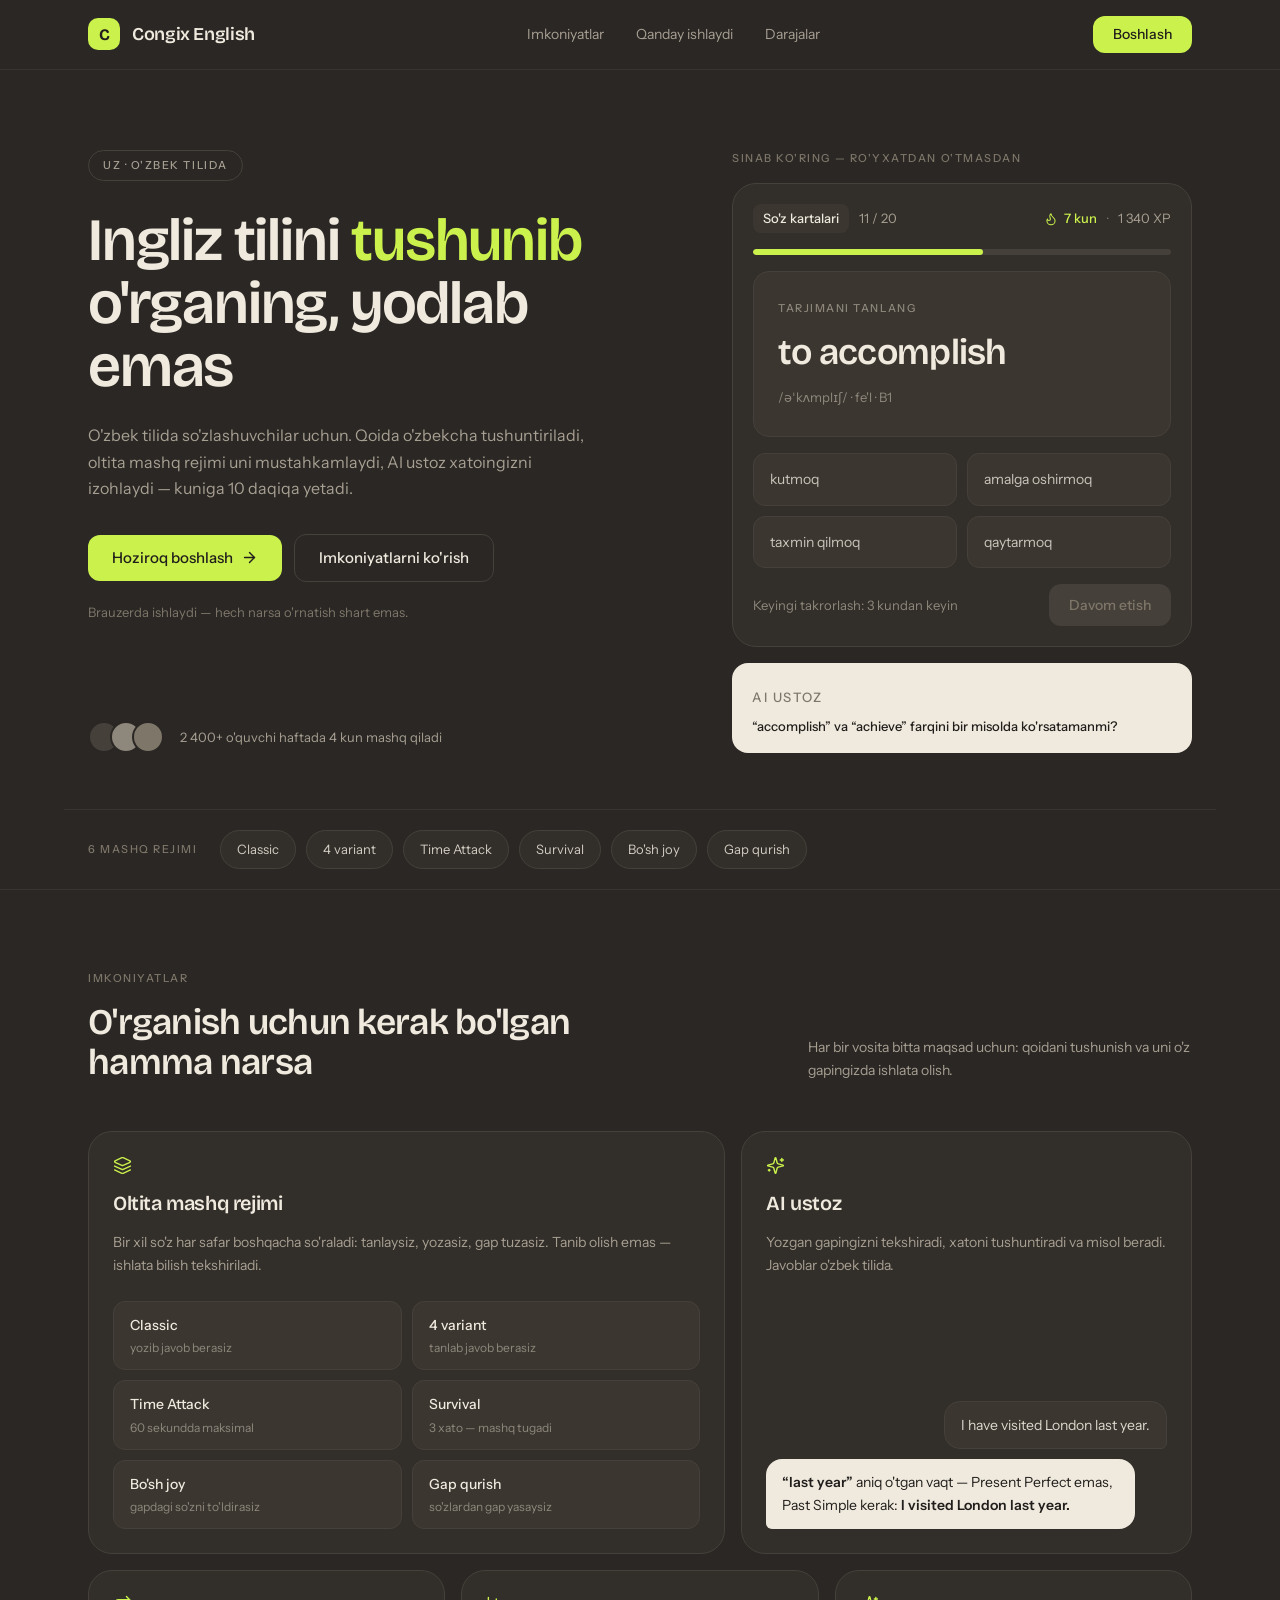
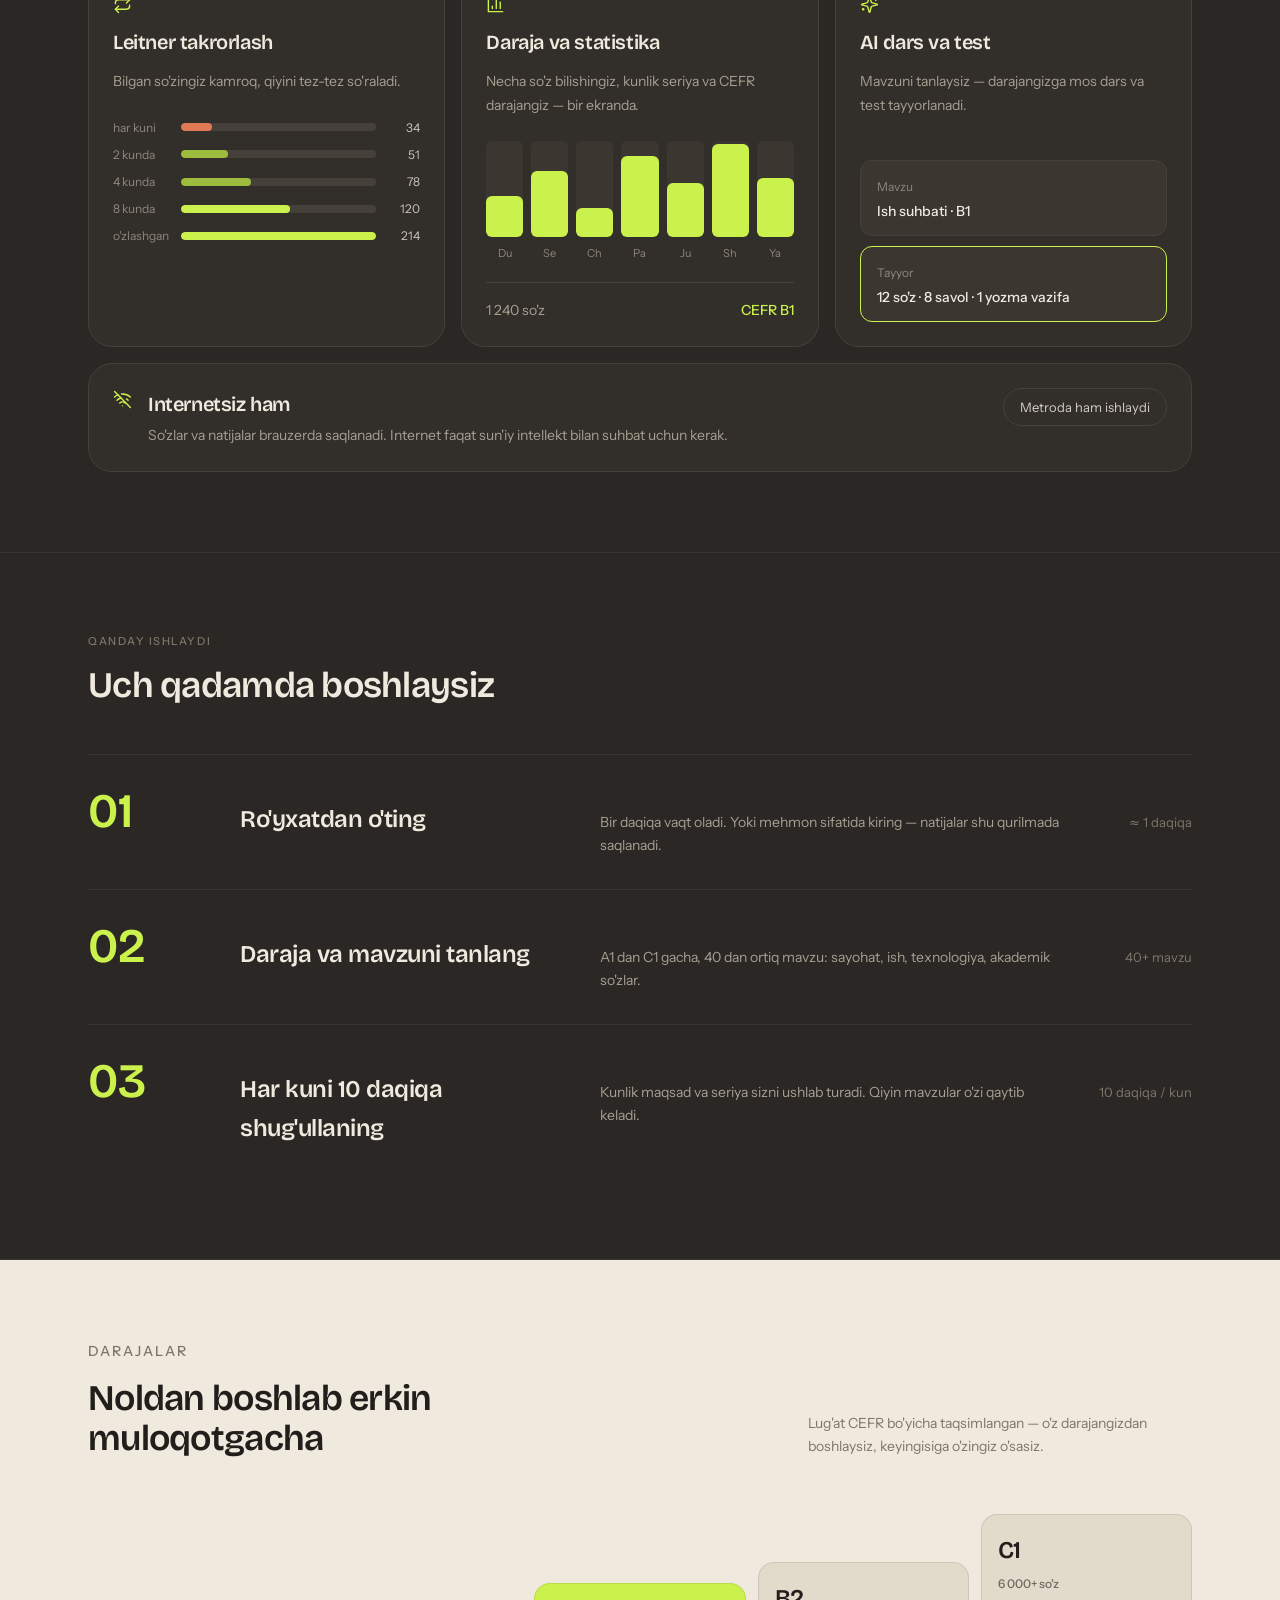
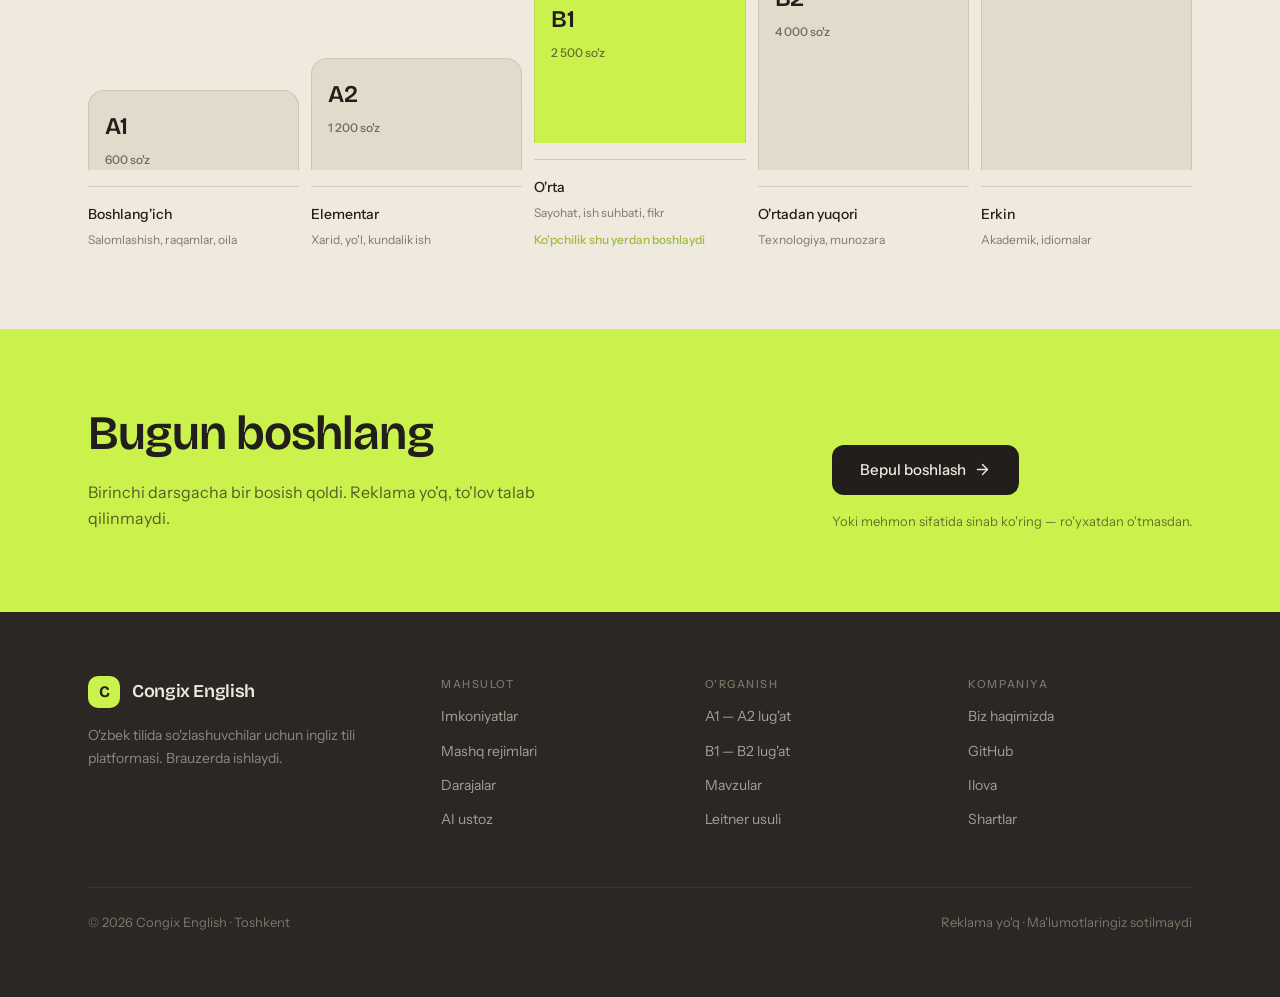
==== commit e4852d13: "Stop calling it playing — the platform teaches, not entertains «Har kuni 10 daqiqa o'ynang» обещало " ====
--- a/index.html
+++ b/index.html
@@ -3,8 +3,8 @@
 <head>
 <meta charset="UTF-8">
 <meta name="viewport" content="width=device-width, initial-scale=1.0">
-<title>Congix English — ingliz tilini o'yin bilan o'rganing</title>
-<meta name="description" content="Congix English — o'zbek tilida so'zlashuvchilar uchun ingliz tili platformasi: 6 ta o'yin rejimi, sun'iy intellekt ustozi, CEFR darajalari va Leitner takrorlash tizimi.">
+<title>Congix English — ingliz tilini tushunib o'rganing</title>
+<meta name="description" content="Congix English — o'zbek tilida so'zlashuvchilar uchun ingliz tili platformasi: qoidalar o'zbekcha tushuntiriladi, 6 ta mashq rejimi, sun'iy intellekt ustozi va CEFR darajalari.">
 <meta name="theme-color" content="#2A2724">
 <link rel="icon" href="assets/favicon.svg" type="image/svg+xml">
 <link rel="apple-touch-icon" href="assets/favicon.svg">
@@ -12,8 +12,8 @@
 
 <meta property="og:type" content="website">
 <meta property="og:url" content="https://lexiq-uz.netlify.app/">
-<meta property="og:title" content="Congix English — ingliz tilini o'yin bilan o'rganing">
-<meta property="og:description" content="Ingliz tili platformasi: o'yinlar, AI ustoz va CEFR darajalari. O'zbek tilida.">
+<meta property="og:title" content="Congix English — ingliz tilini tushunib o'rganing">
+<meta property="og:description" content="Ingliz tili platformasi: qoidalar, mashqlar, AI ustoz va CEFR darajalari. O'zbek tilida.">
 <meta property="og:image" content="https://lexiq-uz.netlify.app/assets/og-image.png">
 <meta name="twitter:card" content="summary_large_image">
 <meta name="twitter:image" content="https://lexiq-uz.netlify.app/assets/og-image.png">
@@ -44,10 +44,10 @@
 
     <div class="hero-copy">
       <span class="hero-badge">UZ · O'ZBEK TILIDA</span>
-      <h1>Ingliz tilini o'yin bilan o'rganing, <span>zerikarli darslarsiz</span></h1>
+      <h1>Ingliz tilini <span>tushunib</span> o'rganing, yodlab emas</h1>
       <p class="hero-lead">
-        O'zbek tilida so'zlashuvchilar uchun. Oltita o'yin rejimi, sun'iy intellekt ustozi va Leitner
-        takrorlash tizimi — kuniga 10 daqiqa yetadi.
+        O'zbek tilida so'zlashuvchilar uchun. Qoida o'zbekcha tushuntiriladi, oltita mashq rejimi
+        uni mustahkamlaydi, AI ustoz xatoingizni izohlaydi — kuniga 10 daqiqa yetadi.
       </p>
       <div class="hero-actions">
         <a class="btn btn-primary" href="app.html">
@@ -107,7 +107,7 @@
   </div>
 
   <div class="wrap modes">
-    <span class="modes-label">6 REJIM</span>
+    <span class="modes-label">6 MASHQ REJIMI</span>
     <span class="chip">Classic</span>
     <span class="chip">4 variant</span>
     <span class="chip">Time Attack</span>
@@ -122,7 +122,7 @@
     <p class="eyebrow">Imkoniyatlar</p>
     <div class="sec-head">
       <h2>O'rganish uchun kerak bo'lgan hamma narsa</h2>
-      <p>Har bir vosita bitta maqsad uchun: so'zlarni tez yodlash va uzoq esda saqlash.</p>
+      <p>Har bir vosita bitta maqsad uchun: qoidani tushunish va uni o'z gapingizda ishlata olish.</p>
     </div>
 
     <div class="bento">
@@ -130,14 +130,14 @@
       <div class="tile col-7 reveal">
         <div class="tile-head">
           <svg viewBox="0 0 24 24" width="19" height="19" fill="none" stroke="currentColor" stroke-width="1.75" stroke-linecap="round" stroke-linejoin="round" aria-hidden="true"><path d="m12.83 2.18a2 2 0 0 0-1.66 0L2.6 6.08a1 1 0 0 0 0 1.83l8.58 3.91a2 2 0 0 0 1.66 0l8.58-3.9a1 1 0 0 0 0-1.83Z"/><path d="m22 17.65-9.17 4.16a2 2 0 0 1-1.66 0L2 17.65"/><path d="m22 12.65-9.17 4.16a2 2 0 0 1-1.66 0L2 12.65"/></svg>
-          <h3>Oltita o'yin rejimi</h3>
-          <p>Bir xil so'z har safar boshqacha so'raladi — shuning uchun yodlash mexanik bo'lib qolmaydi.</p>
+          <h3>Oltita mashq rejimi</h3>
+          <p>Bir xil so'z har safar boshqacha so'raladi: tanlaysiz, yozasiz, gap tuzasiz. Tanib olish emas — ishlata bilish tekshiriladi.</p>
         </div>
         <div class="mode-grid">
           <div class="mode-tile"><p>Classic</p><span>yozib javob berasiz</span></div>
           <div class="mode-tile"><p>4 variant</p><span>tanlab javob berasiz</span></div>
           <div class="mode-tile"><p>Time Attack</p><span>60 sekundda maksimal</span></div>
-          <div class="mode-tile"><p>Survival</p><span>3 xato — o'yin tugadi</span></div>
+          <div class="mode-tile"><p>Survival</p><span>3 xato — mashq tugadi</span></div>
           <div class="mode-tile"><p>Bo'sh joy</p><span>gapdagi so'zni to'ldirasiz</span></div>
           <div class="mode-tile"><p>Gap qurish</p><span>so'zlardan gap yasaysiz</span></div>
         </div>
@@ -257,8 +257,8 @@
       </div>
       <div class="step reveal">
         <span class="step-num">03</span>
-        <h3>Har kuni 10 daqiqa o'ynang</h3>
-        <p>Kunlik maqsad va seriya sizni ushlab turadi. Qiyin so'zlar o'zi qaytib keladi.</p>
+        <h3>Har kuni 10 daqiqa shug'ullaning</h3>
+        <p>Kunlik maqsad va seriya sizni ushlab turadi. Qiyin mavzular o'zi qaytib keladi.</p>
         <span class="step-meta">10 daqiqa / kun</span>
       </div>
     </div>
@@ -362,7 +362,7 @@
       <div class="foot-col">
         <p class="eyebrow">Mahsulot</p>
         <a href="#imkoniyatlar">Imkoniyatlar</a>
-        <a href="#imkoniyatlar">O'yin rejimlari</a>
+        <a href="#imkoniyatlar">Mashq rejimlari</a>
         <a href="#darajalar">Darajalar</a>
         <a href="#imkoniyatlar">AI ustoz</a>
       </div>
